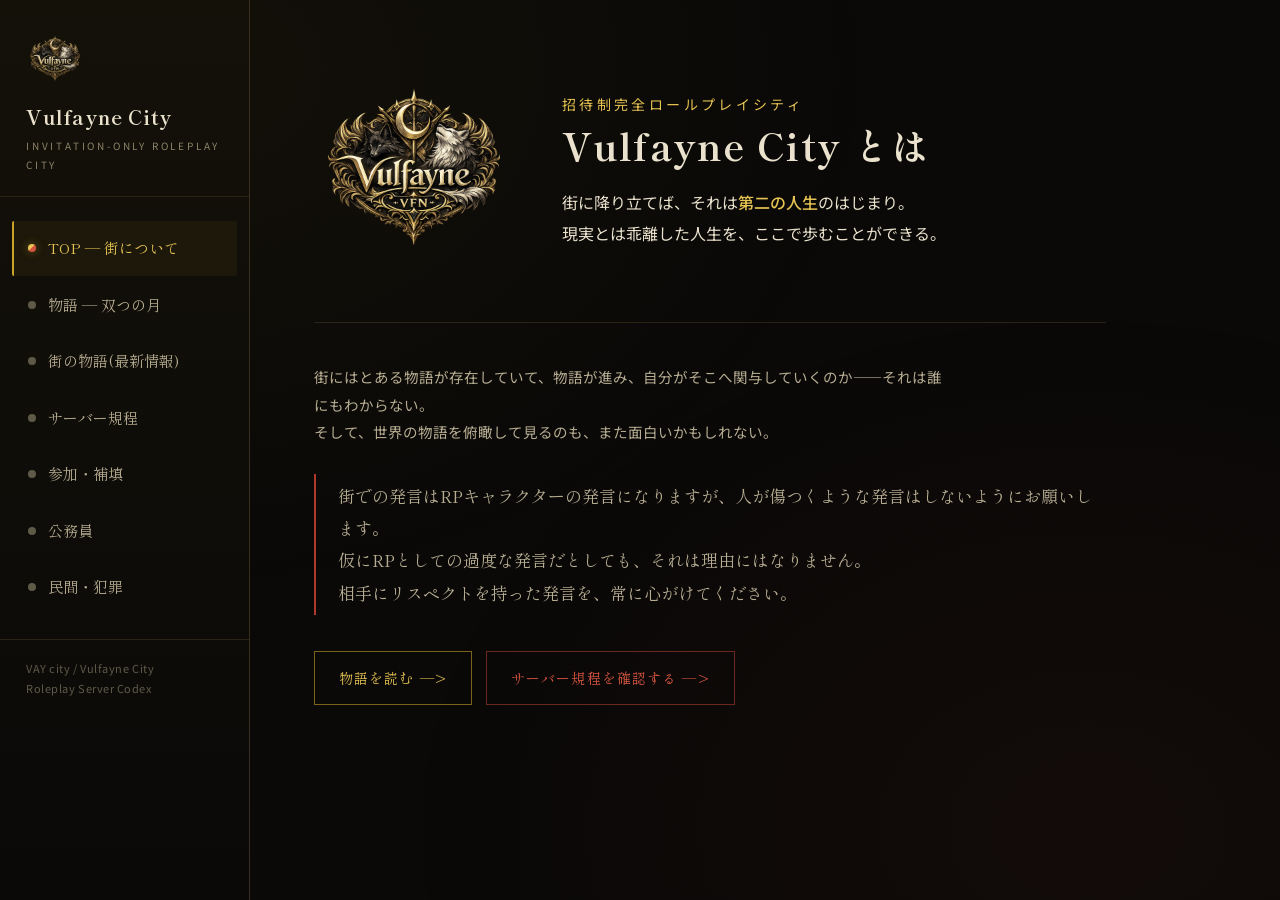
==== index.html @ 6493cbf8 "Update index.html" ====
<!DOCTYPE html>
<html lang="ja">
<head>
<meta charset="UTF-8">
<meta name="viewport" content="width=device-width, initial-scale=1.0">
<title>Vulfayne City ― 双つの月が照らす街</title>
<link rel="preconnect" href="https://fonts.googleapis.com">
<link rel="preconnect" href="https://fonts.gstatic.com" crossorigin>
<link href="https://fonts.googleapis.com/css2?family=Shippori+Mincho:wght@500;700;800&family=Noto+Sans+JP:wght@300;400;500;700&display=swap" rel="stylesheet">
<style>
  :root{
    --ink:#0a0908;
    --ink-2:#141109;
    --ink-3:#1c1810;
    --line:#3a2f1e;
    --line-soft:#2a2417;
    --gold:#c9a227;
    --gold-bright:#e6c352;
    --gold-dim:#7a641c;
    --vermillion:#ad3a2b;
    --vermillion-bright:#d5543f;
    --blue:#4b6a8a;
    --blue-bright:#6f93b6;
    --paper:#eae2cd;
    --paper-dim:#b7ad92;
    --muted:#8c8368;
    --muted-2:#5f5a48;
  }
  *{box-sizing:border-box;}
  html{scroll-behavior:smooth;}
  body{
    margin:0;
    background:var(--ink);
    color:var(--paper);
    font-family:'Noto Sans JP',sans-serif;
    font-weight:400;
    line-height:1.9;
    -webkit-font-smoothing:antialiased;
  }
  ::selection{background:var(--gold-dim);color:var(--ink);}
  h1,h2,h3,h4{
    font-family:'Shippori Mincho',serif;
    color:var(--paper);
    margin:0 0 .6em;
    letter-spacing:.03em;
  }
  a{color:var(--gold-bright);}
  .label{
    font-size:11px;
    letter-spacing:.32em;
    color:var(--muted);
    font-weight:500;
  }

  /* ---------- background texture ---------- */
  body::before{
    content:"";
    position:fixed;inset:0;
    background-image:
      radial-gradient(ellipse at 15% 8%, rgba(201,162,39,0.05), transparent 45%),
      radial-gradient(ellipse at 85% 92%, rgba(173,58,43,0.05), transparent 45%);
    pointer-events:none;
    z-index:0;
  }

  /* ---------- layout shell ---------- */
  .shell{
    display:flex;
    min-height:100vh;
    position:relative;
    z-index:1;
  }

  /* ---------- sidebar ---------- */
  .sidebar{
    width:250px;
    flex-shrink:0;
    background:linear-gradient(180deg,var(--ink-2),var(--ink));
    border-right:1px solid var(--line);
    padding:32px 0 24px;
    position:sticky;
    top:0;
    height:100vh;
    overflow-y:auto;
  }
  .brand{
    padding:0 26px 22px;
    border-bottom:1px solid var(--line-soft);
    margin-bottom:10px;
  }
  .logo-mark{
    background-image:url("[data-uri]");
    background-size:contain;
    background-repeat:no-repeat;
    background-position:center;
    display:inline-block;
    flex-shrink:0;
  }
  .brand .moon{width:58px;height:58px;display:block;margin-bottom:14px;}
  .brand h1{
    font-size:20px;
    line-height:1.3;
    margin:0;
  }
  .brand .en{
    display:block;
    font-family:'Noto Sans JP',sans-serif;
    font-size:10px;
    letter-spacing:.28em;
    color:var(--muted);
    margin-top:6px;
  }
  nav.tabs{
    display:flex;
    flex-direction:column;
    padding:14px 12px;
    gap:2px;
  }
  nav.tabs button{
    all:unset;
    cursor:pointer;
    display:flex;
    align-items:center;
    gap:12px;
    padding:13px 14px;
    color:var(--paper-dim);
    font-family:'Shippori Mincho',serif;
    font-size:15px;
    border-radius:2px;
    border-left:2px solid transparent;
    transition:background .2s ease, color .2s ease, border-color .2s ease;
  }
  nav.tabs button .dot{
    width:8px;height:8px;border-radius:50%;
    background:var(--muted-2);
    flex-shrink:0;
    transition:background .2s ease, box-shadow .2s ease;
  }
  nav.tabs button:hover{
    color:var(--paper);
    background:rgba(255,255,255,0.02);
  }
  nav.tabs button.active{
    color:var(--gold-bright);
    background:rgba(201,162,39,0.06);
    border-left-color:var(--gold);
  }
  nav.tabs button.active .dot{
    background:linear-gradient(135deg,var(--gold-bright) 50%, var(--vermillion-bright) 50%);
    box-shadow:0 0 8px rgba(201,162,39,0.5);
  }
  .sidebar-foot{
    padding:18px 26px 0;
    margin-top:10px;
    border-top:1px solid var(--line-soft);
  }
  .sidebar-foot p{
    font-size:11px;
    color:var(--muted-2);
    letter-spacing:.05em;
    margin:0;
  }

  /* ---------- mobile tab bar ---------- */
  .mobile-tabbar{display:none;}

  /* ---------- main content ---------- */
  main{
    flex:1;
    min-width:0;
    padding:56px 64px 120px;
    max-width:920px;
  }
  .panel{display:none;animation:fadein .4s ease;}
  .panel.active{display:block;}
  @keyframes fadein{from{opacity:0;transform:translateY(6px);}to{opacity:1;transform:translateY(0);}}

  .eyebrow{
    display:flex;align-items:center;justify-content:space-between;gap:12px;
    padding-bottom:14px;
    border-bottom:1px solid var(--line-soft);
    margin-bottom:18px;
  }
  .eyebrow .crack-dot{
    width:14px;height:14px;flex-shrink:0;
  }
  .eyebrow .logo-tag{width:30px;height:30px;opacity:.9;}
  .panel-title{font-size:34px;margin-bottom:6px;}
  .panel-sub{color:var(--muted);font-size:13px;letter-spacing:.06em;margin-bottom:48px;}

  /* ---------- hero (TOP) ---------- */
  .hero{
    display:flex;
    align-items:center;
    gap:48px;
    padding:20px 0 46px;
    border-bottom:1px solid var(--line-soft);
    margin-bottom:40px;
  }
  .hero-moon{width:200px;height:200px;flex-shrink:0;}
  .hero h2{
    font-size:38px;
    line-height:1.4;
    margin-bottom:14px;
  }
  .hero .tagline{
    color:var(--gold-bright);
    font-size:14px;
    letter-spacing:.24em;
    margin-bottom:0;
  }
  .lede{
    font-size:16px;
    color:var(--paper);
    max-width:640px;
  }
  .lede strong{color:var(--gold-bright);font-weight:500;}

  .quote-block{
    border-left:2px solid var(--vermillion);
    padding:6px 0 6px 22px;
    margin:28px 0;
    color:var(--paper-dim);
    font-family:'Shippori Mincho',serif;
    font-size:17px;
  }

  .cta-row{display:flex;gap:14px;margin-top:36px;flex-wrap:wrap;}
  .cta{
    all:unset;cursor:pointer;
    padding:13px 24px;
    border:1px solid var(--gold-dim);
    color:var(--gold-bright);
    font-family:'Shippori Mincho',serif;
    font-size:14px;
    letter-spacing:.08em;
    transition:background .2s ease,border-color .2s ease;
  }
  .cta:hover{background:rgba(201,162,39,0.08);border-color:var(--gold);}
  .cta.alt{border-color:var(--vermillion-dim, #6a281f);color:var(--vermillion-bright);}
  .cta.alt:hover{background:rgba(173,58,43,0.08);}

  /* ---------- generic content blocks ---------- */
  section.block{margin-bottom:44px;}
  .block h3{
    font-size:21px;
    display:flex;align-items:baseline;gap:10px;
    padding-bottom:10px;
    border-bottom:1px solid var(--line-soft);
    margin-bottom:16px;
  }
  .block h3 .num{color:var(--gold);font-size:14px;font-family:'Noto Sans JP',sans-serif;letter-spacing:.1em;}
  .block h4{font-size:16px;color:var(--gold-bright);margin:20px 0 8px;}
  .block p{margin:0 0 12px;color:var(--paper-dim);font-size:14.5px;}
  .block ul,.block ol{margin:0 0 14px;padding-left:22px;color:var(--paper-dim);font-size:14.5px;}
  .block li{margin-bottom:7px;}
  .block li::marker{color:var(--gold-dim);}

  .video-embed{
    position:relative;
    width:100%;
    padding-top:56.25%;
    background:var(--ink-2);
    border:1px solid var(--line);
    margin:22px 0;
    overflow:hidden;
  }
  .video-embed iframe{
    position:absolute;
    inset:0;
    width:100%;
    height:100%;
    border:0;
  }

  .notice{
    border:1px solid var(--vermillion-dim, #6a281f);
    background:rgba(173,58,43,0.06);
    padding:20px 22px;
    margin-bottom:28px;
    font-size:14px;
    color:var(--paper);
  }
  .notice strong{color:var(--vermillion-bright);}
  .notice p{color:var(--paper);margin-bottom:8px;}
  .notice p:last-child{margin-bottom:0;}

  .card-grid{
    display:grid;
    grid-template-columns:repeat(auto-fit,minmax(210px,1fr));
    gap:16px;
    margin:20px 0 30px;
  }
  .char-card{
    border:1px solid var(--line);
    background:var(--ink-2);
    padding:20px;
  }
  .char-card .role{font-size:11px;letter-spacing:.2em;color:var(--muted);margin-bottom:8px;display:block;}
  .char-card h4{margin:0 0 6px;font-size:19px;color:var(--paper);}
  .char-card .kana{font-size:12px;color:var(--gold-dim);margin-bottom:10px;display:block;}
  .char-card p{font-size:13.5px;color:var(--paper-dim);margin:0;}
  .char-card.shadow{border-color:var(--vermillion-dim,#6a281f);}
  .char-card.shadow .kana{color:var(--vermillion-bright);}

  .status-cards{display:grid;grid-template-columns:1fr 1fr;gap:16px;margin:18px 0 28px;}
  .status-card{border:1px solid var(--line);padding:18px 20px;background:var(--ink-2);}
  .status-card.white{border-left:3px solid var(--blue);}
  .status-card.black{border-left:3px solid var(--vermillion);}
  .status-card h4{margin:0 0 8px;font-size:16px;}
  .status-card.white h4{color:var(--blue-bright);}
  .status-card.black h4{color:var(--vermillion-bright);}
  .status-card p{margin:0;font-size:13.5px;color:var(--paper-dim);}

  table{
    width:100%;
    border-collapse:collapse;
    margin:18px 0 28px;
    font-size:13px;
  }
  th,td{
    border:1px solid var(--line);
    padding:10px 12px;
    text-align:center;
    color:var(--paper-dim);
  }
  th{
    background:var(--ink-3);
    color:var(--gold-bright);
    font-weight:500;
    font-family:'Shippori Mincho',serif;
    letter-spacing:.03em;
  }
  td strong{color:var(--paper);}

  .flow{
    display:flex;
    flex-direction:column;
    gap:0;
    margin:20px 0 30px;
  }
  .flow-step{
    display:flex;gap:16px;align-items:flex-start;
    padding:14px 0;
  }
  .flow-step .idx{
    width:26px;height:26px;flex-shrink:0;
    border:1px solid var(--gold-dim);
    color:var(--gold-bright);
    display:flex;align-items:center;justify-content:center;
    font-size:12px;font-family:'Shippori Mincho',serif;
  }
  .flow-step p{margin:0;font-size:14px;color:var(--paper-dim);}
  .flow-divider{
    width:1px;height:16px;background:var(--line);
    margin-left:13px;
  }

  /* accordion (details/summary) */
  details.acc{
    border:1px solid var(--line);
    margin-bottom:10px;
    background:var(--ink-2);
  }
  details.acc[open]{background:var(--ink-3);}
  details.acc summary{
    cursor:pointer;
    list-style:none;
    padding:16px 20px;
    display:flex;
    align-items:center;
    justify-content:space-between;
    font-family:'Shippori Mincho',serif;
    font-size:16px;
    color:var(--paper);
  }
  details.acc summary::-webkit-details-marker{display:none;}
  details.acc summary .tag{font-size:10px;letter-spacing:.2em;color:var(--muted);font-family:'Noto Sans JP',sans-serif;margin-right:12px;}
  details.acc summary .chev{
    color:var(--gold);
    transition:transform .2s ease;
    font-size:13px;
  }
  details.acc[open] summary .chev{transform:rotate(90deg);}
  details.acc .acc-body{
    padding:0 22px 22px;
    border-top:1px solid var(--line-soft);
  }
  details.acc .acc-body p,details.acc .acc-body li{font-size:13.5px;}

  .accent-blue summary .tag{color:var(--blue-bright);}
  .accent-vermillion summary .tag{color:var(--vermillion-bright);}
  .accent-gold summary .tag{color:var(--gold-bright);}

  .badge-soon{
    display:inline-block;
    font-size:10px;
    letter-spacing:.15em;
    border:1px solid var(--muted-2);
    color:var(--muted);
    padding:3px 10px;
  }

  .divider-moon{
    display:flex;align-items:center;gap:16px;
    margin:40px 0;
    color:var(--muted-2);
  }
  .divider-moon .line{flex:1;height:1px;background:var(--line-soft);}
  .divider-moon svg{width:20px;height:20px;flex-shrink:0;}
  .divider-moon .logo-mark{width:34px;height:34px;flex-shrink:0;}

  footer.site-foot{
    border-top:1px solid var(--line-soft);
    margin-top:60px;
    padding-top:24px;
    color:var(--muted-2);
    font-size:11.5px;
    letter-spacing:.05em;
  }

  /* ---------- responsive ---------- */
  @media (max-width: 880px){
    .shell{flex-direction:column;}
    .sidebar{display:none;}
    .mobile-tabbar{
      display:flex;
      overflow-x:auto;
      gap:2px;
      position:sticky;top:0;z-index:10;
      background:var(--ink-2);
      border-bottom:1px solid var(--line);
      padding:10px 10px;
    }
    .mobile-tabbar button{
      all:unset;cursor:pointer;flex-shrink:0;
      padding:9px 16px;
      font-family:'Shippori Mincho',serif;
      font-size:13.5px;
      color:var(--paper-dim);
      border-bottom:2px solid transparent;
      white-space:nowrap;
    }
    .mobile-tabbar button.active{color:var(--gold-bright);border-bottom-color:var(--gold);}
    main{padding:36px 22px 90px;}
    .hero{flex-direction:column;text-align:left;gap:24px;}
    .hero-moon{width:120px;height:120px;}
    .hero h2{font-size:28px;}
    .status-cards{grid-template-columns:1fr;}
    table{font-size:11.5px;}
    th,td{padding:8px 6px;}
  }
</style>
</head>
<body>

<div class="mobile-tabbar" id="mobileTabbar"></div>

<div class="shell">
  <aside class="sidebar">
    <div class="brand">
      <div class="moon logo-mark" role="img" aria-label="Vulfayne City logo"></div>
      <h1>Vulfayne City</h1>
      <span class="en">INVITATION-ONLY ROLEPLAY CITY</span>
    </div>
    <nav class="tabs" id="tabNav">
      <button data-target="top" class="active"><span class="dot"></span>TOP ― 街について</button>
      <button data-target="story"><span class="dot"></span>物語 ― 双つの月</button>
      <button data-target="latest"><span class="dot"></span>街の物語(最新情報)</button>
      <button data-target="rules"><span class="dot"></span>サーバー規程</button>
      <button data-target="entry"><span class="dot"></span>参加・補填</button>
      <button data-target="civil"><span class="dot"></span>公務員</button>
      <button data-target="crime"><span class="dot"></span>民間・犯罪</button>
    </nav>
    <div class="sidebar-foot">
      <p>VAY city / Vulfayne City<br>Roleplay Server Codex</p>
    </div>
  </aside>

  <main>

    <!-- ============ TOP ============ -->
    <section class="panel active" id="panel-top">
      <div class="hero">
        <div class="hero-moon logo-mark" role="img" aria-label="Vulfayne City logo"></div>
        <div>
          <span class="tagline">招待制完全ロールプレイシティ</span>
          <h2>Vulfayne City とは</h2>
          <p class="lede">
            街に降り立てば、それは<strong>第二の人生</strong>のはじまり。<br>
            現実とは乖離した人生を、ここで歩むことができる。
          </p>
        </div>
      </div>

      <section class="block">
        <p class="lede">
          街にはとある物語が存在していて、物語が進み、自分がそこへ関与していくのか――それは誰にもわからない。<br>
          そして、世界の物語を俯瞰して見るのも、また面白いかもしれない。
        </p>

        <div class="quote-block">
          街での発言はRPキャラクターの発言になりますが、人が傷つくような発言はしないようにお願いします。<br>
          仮にRPとしての過度な発言だとしても、それは理由にはなりません。<br>
          相手にリスペクトを持った発言を、常に心がけてください。
        </div>

        <div class="cta-row">
          <button class="cta" data-goto="story">物語を読む ―&gt;</button>
          <button class="cta alt" data-goto="rules">サーバー規程を確認する ―&gt;</button>
        </div>
      </section>
    </section>

    <!-- ============ STORY ============ -->
    <section class="panel" id="panel-story">
      <div class="eyebrow"><span class="label">CHRONICLE</span><div class="logo-tag logo-mark" role="img" aria-label="Vulfayne City logo"></div></div>
      <h2 class="panel-title">双つの月が割れる時</h2>
      <p class="panel-sub">真神一族と黒影一族 ― Vulfayne City 誕生物語</p>

      <section class="block">
        <h3><span class="num">序章</span></h3>
        <p>古より、世界は二つの力によって均衡を保っていた。</p>
        <p>「真（まこと）の光」を司る《真神（まがみ）一族》――大口真神の血を継ぐ狼の守護者。<br>
        「影の理（ことわり）」を操る《黒影（こくえい）一族》――黒狐の血を継ぐ影の使い手。</p>
        <p>光と影は対立するものではなく、本来は一つの円環を成す存在だった。<br>
        だが千年前、ある“禁忌”が破られたことで、二つの一族は永遠の争いへと堕ちていく。</p>
      </section>

      <section class="block">
        <h3><span class="num">第一章</span>月割れの夜</h3>
        <p>千年前、真神一族の巫女・<strong style="color:var(--paper)">白妙（しろたえ）</strong>は、黒影一族の若き長・<strong style="color:var(--paper)">朧（おぼろ）</strong>と密かに恋に落ちた。</p>
        <p>本来交わってはならぬ光と影の血。しかし二人は、世界の均衡を保つための“第三の力”を生み出せると信じていた。</p>
        <p>だが、真神の長老たちはそれを「世界の秩序を乱す災い」と断じ、黒影の一族は「光に魂を奪われる裏切り」と叫んだ。</p>
        <p>二人が逃げようとした夜――満月が突然、真っ二つに割れた。それは、光と影の均衡が崩れた兆しだった。</p>
        <p>白妙は捕らえられ、朧は深手を負い姿を消す。二つの一族は互いを“月割れの元凶”として憎み、千年にわたる争いが始まった。</p>
      </section>

      <section class="block">
        <h3><span class="num">第二章</span>千年後の継承者</h3>
        <p>時は流れ、現代。真神一族の末裔として生まれた三兄妹、そして黒影一族の末裔がここに揃う。</p>
        <div class="card-grid">
          <div class="char-card">
            <span class="role">長兄 ・ 光の前衛</span>
            <h4>牙琉（がる）</h4>
            <span class="kana">太刀を操る</span>
            <p>真神一族の長兄。「光の再興」を使命として育てられた。</p>
          </div>
          <div class="char-card">
            <span class="role">長女 ・ 月の巫女</span>
            <h4>叶月（かづき）</h4>
            <span class="kana">槍を操る</span>
            <p>真神一族の長女。同時に“影を憎め”とも教えられてきた。</p>
          </div>
          <div class="char-card">
            <span class="role">次男 ・ 風の戦士</span>
            <h4>隼士（しゅんじ）</h4>
            <span class="kana">双剣を操る</span>
            <p>真神一族の次男。三兄妹の中でも身軽な立ち回りを得意とする。</p>
          </div>
          <div class="char-card shadow">
            <span class="role">黒影一族 ・ 影の戦士</span>
            <h4>黒影ムノウ</h4>
            <span class="kana">剣斧を操る／“無の能よりし者”</span>
            <p>影を喰らい形を変える黒狐の直系。孤独に育ち、光を“魂を焼く毒”と信じていた。</p>
          </div>
        </div>
      </section>

      <section class="block">
        <h3><span class="num">第三章</span>再会と覚醒</h3>
        <p>ある夜、牙琉たち三兄妹とムノウは、“月割れの地”で邂逅する。</p>
        <div class="quote-block">牙琉「影の者……ここは光の領域だ」</div>
        <div class="quote-block">ムノウ「光こそ、影を縛る鎖だろう」</div>
        <p>互いに構えた瞬間、光と影が静かに共鳴する。</p>
        <div class="quote-block">叶月「……この響き、憎しみのものじゃない」</div>
        <div class="quote-block">隼士「影の技を……真似できる。なぜだ」</div>
        <div class="quote-block">ムノウ「お前たちの光……黒狐の気配が混じっている」</div>
        <p>三兄妹とムノウは気づく。千年前の禁忌は、融合を恐れた長老たちの作り話だった。光と影は本来、互いを補い合う存在だったのだ。</p>
      </section>

      <section class="block">
        <h3><span class="num">第四章</span>禁忌の真実</h3>
        <p>逃亡の中で彼らは知る。千年前に月を割ったのは、白妙でも朧でもなく――両一族の長老たちが恐れた“第三の力”そのものだった。</p>
        <p>光と影が完全に融合した時、世界は新たな理へと進化する。だが、古き力に縋る者たちはそれを拒み、融合を阻止するために月を割ったのだ。</p>
        <div class="quote-block">牙琉「なら、俺たちが終わらせる」</div>
        <div class="quote-block">ムノウ「光と影の争いを、今度こそ」</div>
      </section>

      <section class="block">
        <h3><span class="num">最終章</span>双つの月が戻る時</h3>
        <p>4人が手を取り合った瞬間、空に浮かぶ割れた月がゆっくりと繋がり始める。真神の光と黒影の闇が渦を巻き、世界は新たな均衡へと変わっていく。</p>
        <p>長老たちは恐れ、一族は混乱し、世界は揺れ動く。だが牙琉たちは迷わない。</p>
        <div class="quote-block">「光と影は、対立ではなく循環」<br>「俺たちが、その証明になる」</div>
        <p>そして――千年続いた争いは、静かに幕を閉じた。</p>
      </section>

      <div class="divider-moon">
        <div class="line"></div>
        <div class="logo-mark" role="img" aria-label="Vulfayne City logo"></div>
        <div class="line"></div>
      </div>

      <section class="block">
        <h3><span class="num">エピローグ</span>月影の下で</h3>
        <p>今の街は、かつての混乱が嘘のように静かだ。真神一族も黒影一族も、その名を知る者はもうほとんどいない。彼らがどこへ消えたのか、誰も語らない。ただ、街の人々は平穏を享受し、日々を生きている。</p>
        <p>そんな街を表立って支えているのが――<strong style="color:var(--gold-bright)">月詠一族（つくよみいちぞく）</strong>だ。行政にも顔を出し、街の治安維持にも協力し、表向きは“善き守り手”として知られている。だが、彼らの本質を知る者はいない。</p>
        <p>夜になると、月詠の者たちは街の裏路地へと姿を消す。誰も知らない場所で、誰も知らない目的のために動いている。その影は、街の理をそっと書き換えているようにも見えた。だが、それを証明できる者はいない。月が満ちる夜、街の空気がわずかに変わる――ただそれだけだ。</p>
        <p>一方で、街にはもうひとつの噂がある。かつてこの地を救った四人の英雄――牙琉、叶月、隼士、ムノウ。彼らは死んだわけではない。ただ、姿を消しただけだ。</p>
        <p>誰かが夜道で、銀の髪をなびかせる影を見たと言う。別の誰かは、屋根の上を跳ぶ小さな影を見たと言う。また別の誰かは、赤い瞳が闇の奥からこちらを見ていたと語る。</p>
        <p>それが本当に彼らなのか、確かめる術はない。だが、街が大きく揺らぐその瞬間――英雄たちはどこかで、静かに見守っているのかもしれない。</p>
        <p>月が割れた夜の真実は、今も闇の中だ。だが、双つの月が照らす街には、確かに“誰か”の気配がある。</p>
        <p style="color:var(--gold-bright);font-family:'Shippori Mincho',serif;font-size:16px;">それが、希望なのか、警告なのか。答えを知るのは、月だけだ。</p>
      </section>
    </section>

    <!-- ============ LATEST STORY VIDEOS ============ -->
    <section class="panel" id="panel-latest">
      <div class="eyebrow"><span class="label">LATEST UPDATES</span><div class="logo-tag logo-mark" role="img" aria-label="Vulfayne City logo"></div></div>
      <h2 class="panel-title">街の物語(最新情報)</h2>
      <p class="panel-sub">Vulfayne City 公式YouTubeチャンネル ― <a href="https://youtube.com/@vulfayne-city" target="_blank" rel="noopener">youtube.com/@vulfayne-city</a></p>

      <section class="block">
        <div class="video-embed">
          <iframe
            src="https://www.youtube.com/embed/videoseries?list=UU6CFtOYFHp6Se2M92ml6Jbg"
            title="Vulfayne City 公式YouTubeチャンネル ― 最新動画"
            frameborder="0"
            allow="accelerometer; autoplay; clipboard-write; encrypted-media; gyroscope; picture-in-picture; web-share"
            allowfullscreen
            loading="lazy">
          </iframe>
        </div>
      </section>
    </section>

    <!-- ============ RULES ============ -->
    <section class="panel" id="panel-rules">
      <div class="eyebrow"><span class="label">REGULATIONS</span><div class="logo-tag logo-mark" role="img" aria-label="Vulfayne City logo"></div></div>
      <h2 class="panel-title">サーバー規程</h2>
      <p class="panel-sub">VAY city / Vulfayne City へ参加する前に、必ず全てのルールに目を通してください</p>

      <div class="notice">
        <p><strong>「知らなかった」は通用しません。</strong>全てのルールを把握・同意したうえで、街に降り立ってください。</p>
        <p>全てのルールを確認していない状態での街への参加は、原則禁止とします。</p>
        <p>運営から<strong>警告</strong>を受けた場合、1回目は<strong>期限付きBan</strong>、2回目で<strong>永久Ban</strong>となります。度が過ぎる行動や悪質な場合は、警告なしの永久Banまたは期限付きBanとなることがあります。</p>
      </div>

      <div id="rules-static">
      <section class="block">
        <h3><span class="num">01</span>処罰の基本方針</h3>
        <ul>
          <li>ルール違反等の行為に対する処罰は、運営のみが下します。</li>
          <li>処罰の判断は運営のみが行い、内容は一切開示いたしません。</li>
          <li>処罰は提示された証拠・証言、および運営の所持する証拠等で判断します。</li>
          <li>提示された証拠・証言、所持する証拠等をユーザーへ開示することはありません。それに伴うBAN理由等の開示も、違反者通知に記載したもの以外を個別に行うことはありません。</li>
        </ul>
      </section>

      <section class="block">
        <h3><span class="num">02</span>違反行為</h3>
        <ul>
          <li>暴言、ヘイトスピーチ、セクハラ、人種差別発言など、他人が不快になる発言行為</li>
          <li>SNS等でVAY cityに対する不適切な発言行為</li>
          <li>VAY city運営を妨げる行為</li>
          <li>VAY cityに関連する各所での荒らし行為やスパムチャットなどの行為</li>
          <li>Cheatはもちろん、グラフィック系MOD・Citizen・ReShade・軽量化MOD等の使用は全面禁止<br>
            <span style="font-size:12.5px;color:var(--muted)">※RPサーバーの為、見え方や優位性に影響のあるものは禁止としますが、多くのMODから確認し許可を出すのは難しい為、全て禁止です。</span>
          </li>
        </ul>
        <p style="font-size:13px;color:var(--muted)">運営も人間です。個人的な事情や生活があります。対応等に時間がかかる場合もありますが、ご理解をお願いします。</p>
      </section>

      <section class="block">
        <h3><span class="num">03</span>荒らし行為への対応</h3>
        <ul>
          <li>荒らし行為やルール違反をしている人を見つけた場合、必ず運営に伝えてください。</li>
          <li>VAY cityでの荒らし行為やルール違反が見受けられた場合、運営から処罰を行います。</li>
          <li>荒らし行為への加担が見られた時点で、Ban対象となります。</li>
        </ul>
      </section>

      <section class="block">
        <h3><span class="num">04</span>再起動時間</h3>
        <p style="font-size:20px;color:var(--gold-bright);font-family:'Shippori Mincho',serif;">0:00 ／ 6:00 ／ 12:00 ／ 18:00</p>
        <p>この時間は強制瞑想（再起動）の時間になります。</p>
      </section>

      <section class="block">
        <h3><span class="num">05</span>配信について</h3>
        <p>配信については自由に行っていただいて構いませんが、ゴースティング行為や、街で得た情報ではなく配信を見て得た情報をRPに持ち出すことは禁止します。</p>
      </section>

      <section class="block">
        <h3><span class="num">06</span>パトロン・支援について</h3>
        <p>パトロンや支援に関しては、基本的に行わない予定です。会社やギャング等の設立費用は、ゲーム内マネーかブラックマネー（GM or BM）でいただきます。</p>
      </section>

      <section class="block">
        <h3><span class="num">07</span>基本ルール</h3>
        <ul>
          <li>街で出会った方は、原則街の中の住民です。当人の許可なく個人情報を特定することや、SNS等でDMを送る行為は禁止です。必ず当人の許可を取ってから行ってください。</li>
          <li>「ロールプレイ（RP）」を行う際は、「自分が今後どのような生活を送り、どんな影響を周りに与えていくのか」を考えたうえで、すべてのプレイヤーがRPをしていることを前提に行動してください。VAY cityは完全なRPサーバーとして動いています。</li>
          <li>トラブル回避の為、ボディカメラをつけることをおすすめします。</li>
          <li>アイテムが消失してしまった際は、録画を提出することで補填が可能です。</li>
          <li>VAY cityは日本語を主言語にしています。円滑なコミュニケーションと、認識の違いによる誤解を無くすため、日本語での会話が難しい方のご参加は面談を行い合否を出します。</li>
          <li>街で生活する住人は、自分の行動に責任を持ち、相手を尊重するようにしてください。</li>
          <li>運営への虚偽の報告等、自分を有利にする発言はおやめください。公平な判断の疎外となりますので、運営預かりになった時点でRPをやめて正確な報告をし、運営へ協力して問題解決のお手伝いをお願いします。</li>
          <li>ルールの穴をつく行為は禁止です。ルールに記載されていないからと、何をしてもいいわけではありません。</li>
          <li>グレーゾーンかなと思ったことは、運営へ連絡をお願いします。協議の上決定していきます。</li>
          <li>街の経済状況やルールは、街の発展に応じて変更・更新される場合があります（アナウンスをした時点から適用されます）。</li>
          <li>街の中で問題が発生したら、RPで解決できるものはRPで対処すること。RPで対処が難しい場合は、運営に連絡をしてください。</li>
        </ul>
      </section>

      <section class="block">
        <h3><span class="num">08</span>市民の基準</h3>
        <div class="status-cards">
          <div class="status-card white">
            <h4>白市民</h4>
            <p>犯罪歴がない市民（公務員等）</p>
          </div>
          <div class="status-card black">
            <h4>黒市民</h4>
            <p>犯罪歴がある市民（ギャング、半グレ、闇医者、闇メカニック）</p>
          </div>
        </div>
      </section>

      <section class="block">
        <h3><span class="num">09</span>JOBについて</h3>
        <ul>
          <li>PD、EMS、白メカニック、ディーラーのJobは公務員とします。</li>
          <li>白市民は3つまでJobを取得できます。</li>
          <li>黒市民は、公務員とディーラー以外のJobを3つまで取得できます。</li>
          <li>※ギャングは1つのJobとしてカウントします。</li>
          <li>※メカニックとディーラーの兼業は禁止です。</li>
          <li>※公務員Jobの兼業は、メインJobが特定ランク以上になった場合に、サブJobの最低ランク（仕事に影響が出ない最低ランク）に就くことが可能です。</li>
          <li>※市役所で獲得できるJobはカウントされません。</li>
        </ul>
      </section>

      <section class="block">
        <h3><span class="num">10</span>キャラクター作成ルール</h3>
        <ul>
          <li>キャラクターは1人だけ作成できます（2キャラ目の解放は住民の参加状況で決定します）。</li>
          <li>モラルに欠けた名前、特殊文字の使用は禁止です。</li>
          <li>透明部分のある衣服や裸（セクハラに値する）は禁止です。</li>
          <li>キャラクター作成時のモデル変更は禁止です。</li>
          <li>体の一部を消す行為は禁止です。モデルの変更が確認された時点で警告を行います。</li>
          <li>モデル名：男性 <code>mp_m_freemode_01</code> ／ 女性 <code>mp_f_freemode_01</code></li>
        </ul>
      </section>

      <section class="block">
        <h3><span class="num">11</span>松葉杖のルール</h3>
        <ul>
          <li>松葉杖をついている状態での車両の運転行為は禁止です。</li>
          <li>松葉杖は、ダウン時から起きた際に一律2分です。</li>
          <li>PDの事件対応時のダウンは必ず病院か本署で行い、松葉杖はなしとします。</li>
        </ul>
      </section>
      </div>
      <div id="rules-dynamic" style="display:none;"></div>
      <p id="rules-updated-note" style="display:none;font-size:11.5px;color:var(--muted-2);margin-top:8px;"></p>
    </section>

    <!-- ============ ENTRY / COMPENSATION ============ -->
    <section class="panel" id="panel-entry">
      <div class="eyebrow"><span class="label">ENTRY & SUPPORT</span><div class="logo-tag logo-mark" role="img" aria-label="Vulfayne City logo"></div></div>
      <h2 class="panel-title">参加・補填について</h2>
      <p class="panel-sub">新規参加者の招待について ／ 補填対応について</p>

      <div id="entry-static">
      <section class="block">
        <h3><span class="num">A</span>新規参加者の招待について</h3>
        <p>招待制である為、参加者からの招待状がなければDiscordサーバーへ入ることが出来ません。</p>
        <h4>参加手順</h4>
        <div class="flow">
          <div class="flow-step"><span class="idx">1</span><p>既存参加者（以後：招待者）から運営にチケットを発行</p></div>
          <div class="flow-divider"></div>
          <div class="flow-step"><span class="idx">2</span><p>招待者からテンプレートに沿った内容を送信していただき、運営内で内容を確認</p></div>
          <div class="flow-divider"></div>
          <div class="flow-step"><span class="idx">3</span><p>確認が取れ次第、運営より招待コードを新規参加者あるいは招待者へ送信</p></div>
          <div class="flow-divider"></div>
          <div class="flow-step"><span class="idx">4</span><p>街への参加が可能に。初心者案内は招待者が行ってください</p></div>
        </div>
        <ul>
          <li>招待コードを使用すれば参加はできますが、運営の許可を得ずに他者へ送付することは禁止します。</li>
          <li>新規参加者が参加して3か月以内にBANに値するルール違反等をした場合、招待者にもペナルティが発生します（期間を設けた街への参加禁止、または内容によっては永久追放）。招待をする場合はご理解の上でお願いします。</li>
          <li>その代わり、招待者へは街から招待した人数によって特典をお渡しします（最大5名まで）。</li>
          <li>新規参加者が参加して初心者案内まで終了後、再度チケットの発行をお願いします。</li>
        </ul>
      </section>

      <section class="block">
        <h3><span class="num">B</span>補填対応について</h3>
        <p>歪みでの補填対応は可能ですが、必ずクリップを提出してください（音声等を編集・削除したものは不可）。</p>
        <p>アナウンスやバグ報告で通知されていない歪みやトラブルのみが対応になります。必ずアナウンスやバグ報告を確認しておくようにご協力をお願いします。手に入るものがランダムであった場合は、最低ラインの補填になりますのでご理解ください。</p>
        <p>ボディカメラを付けておくことをおすすめします。歪みによるものかの判断が出来ない場合、補填対応をお断りする場合もありますのでご了承ください。</p>
        <h4>補填証拠として必要なもの</h4>
        <ul>
          <li>以前のスクリーンショットやボディカメラ映像（1〜3日前くらいまで）※補填対象が分かるものを提出してください</li>
        </ul>
        <p style="color:var(--vermillion-bright)">提出が困難な場合は、補填対応は出来ません。</p>
      </section>
      </div>
      <div id="entry-dynamic" style="display:none;"></div>
      <p id="entry-updated-note" style="display:none;font-size:11.5px;color:var(--muted-2);margin-top:8px;"></p>
    </section>

    <!-- ============ CIVIL SERVANT ============ -->
    <section class="panel" id="panel-civil">
      <div class="eyebrow"><span class="label">CIVIL SERVANT ・ 白ジョブ</span><div class="logo-tag logo-mark" role="img" aria-label="Vulfayne City logo"></div></div>
      <h2 class="panel-title">公務員</h2>
      <p class="panel-sub">Civil Servant ― PD ／ EMS ／ 白メカニック ／ ディーラー</p>

      <div id="civil-static">

      <details class="acc accent-blue" open>
        <summary><span><span class="tag">OVERVIEW</span>公務員 概要</span><span class="chev">▶</span></summary>
        <div class="acc-body">
          <p>公務員とは完全白ジョブであり、就職中の汚職RPは行えません。</p>
          <ul>
            <li>辞職後3か月の間に犯罪を行い捕まると、汚職罪が適用されます。（白ジョブは給料や収入が多い為、上記の事項が追加されています）</li>
            <li>情報（黒市民が優位になるもの）についても、他言することを禁止します。（情報の売買は黒市民の間で行ってほしい為）</li>
            <li>2キャラ目を解放した際は、どちらかのキャラは必ずPD、EMSどちらかに就職すること。どちらのキャラでも公務員をすることは不可とします。</li>
            <li>※街の参加人数や動向に応じて解放されるので、アナウンスでお知らせします。</li>
          </ul>
          <h4>★スーパー公務員制度★</h4>
          <p>メイン公務員ジョブで、各公務員ルールに記載された特定のランクまで上がると解放される制度で、公務員ジョブの掛け持ちが許されます。その代わり、以下の条件があります。</p>
          <ul>
            <li>サブ公務員ジョブは、各公務員ルールに記載した特定のランク以上にはなれません（メインとサブ合わせて2つまで）。</li>
            <li>黒市民にはなれません。黒市民として過ごしたい場合は、2キャラ目を解放する等してください。</li>
          </ul>
        </div>
      </details>

      <details class="acc accent-blue">
        <summary><span><span class="tag">PD</span>Police Department ／ 警察</span><span class="chev">▶</span></summary>
        <div class="acc-body">
          <h4>PDとは</h4>
          <ul>
            <li>PDとしての職務を理解し、常に公正な判断のもと、職務を全うすることが求められます。</li>
            <li>PDは憲法を第一に理解し遵守する必要があります。住人の見本となることを忘れずに行動しましょう。与えられた権力や備品を用いて、市民または犯罪者の自由を奪うことは許されません。</li>
            <li>常に丁寧な言葉遣い、対応を心掛けましょう。</li>
            <li>わからないことがあったら上層部に必ず聞くこと。勝手な判断で行動しないように。</li>
          </ul>
          <h4>警察車両について</h4>
          <ul>
            <li>PD共同のライオット、及びPDヘリは、各犯罪に決められた台数のみ現場に出すことができます。</li>
            <li>ライオットは警部ランク（ランク4）から使用が許可されます。</li>
            <li>巡査部長ランク（ランク2）から個人車両の所有が許可されます。</li>
            <li>原則、白色の車両は使用できません。</li>
            <li>メインカラーもしくはサブカラーに必ず黒色の塗装をすること（どちらか面積が多い方。黒1色は不可）。</li>
          </ul>
          <h4>インパウンド料金（仮料金）</h4>
          <table>
            <tr><th>犯罪利用</th><th>放置車両</th><th>自走不可（水没・爆発）</th><th>自走不可（歪み）</th></tr>
            <tr><td><strong>¥500,000</strong><br>60分間使用不可</td><td><strong>¥250,000</strong><br>15分間使用不可</td><td><strong>¥50,000</strong><br>即時使用可能</td><td><strong>無料</strong><br>即時使用可能</td></tr>
          </table>
          <h4>銃器取り扱いについて</h4>
          <p>警察業務を遂行する場合にのみ使用することができ、私的利用は出来ません。また、退勤時は自身の警察車両もしくは個人ロッカーに警察支給品を保管し、退勤すること。</p>
          <p><strong>【共通条件】</strong></p>
          <ul>
            <li>事件対応時に犯人が武器を手に持った場合、制圧行為が許可されます。</li>
            <li>犯人の車両が横転や走行不可の状態に陥っても、15秒経過して降車や指示に従わない場合、制圧行為が許可されます。</li>
            <li>グレネードは、犯罪者側が使用してきた場合、もしくは犯罪通知から20分が経過した場合に使用できます。警察が先にグレネードを使用することは出来ません。</li>
          </ul>
          <h4>持ち物検査・押収物について</h4>
          <p>チェイスシーン中に犯罪者側の車両が15秒間身動きが取れない状態となった場合、押収可能となります。押収行為は、あくまで犯罪者から違法物を押収する行為です。押収機能を使用して物資を共有することや、押収品を使用することは禁止です。</p>
          <h4>PD退職について</h4>
          <p>PDを退職後3ヶ月以内に犯罪等の行動をすると、汚職罪に問われます。</p>
          <h4>押収品リスト</h4>
          <p style="color:var(--muted)">（準備中：詳細リストは運営資料にて別途更新予定）</p>
        </div>
      </details>

      <details class="acc accent-blue">
        <summary><span><span class="tag">EMS</span>Emergency Medical Services ／ 救急隊</span><span class="chev">▶</span></summary>
        <div class="acc-body">
          <h4>EMSとは</h4>
          <ul>
            <li>救急隊としての職務を理解し、常に公正な判断のもと、職務を全うすること。</li>
            <li>常に丁寧な言葉遣いや対応を心掛けましょう。市民の命を第一に行動しましょう。</li>
            <li>わからないことがあったら上層部に必ず聞くこと。勝手な判断で行動しない。</li>
          </ul>
          <h4>勤務中</h4>
          <ul>
            <li>救助活動の移動はEMS専用の車両、ヘリを使用する（サイレン＋赤色灯を使用し現場へ向かう）。私用で外出する際は自家用車を使用すること。</li>
            <li>勤務中はEMSと分かる白い服装を着用する（背中にParamedicの文字を付ける）。</li>
            <li>ダウン通知ではなく、救助依頼の通知が来てから現場へ向かう（※犯罪中の場合もあるため、通知場所を必ず確認する）。</li>
            <li>人質をする際は退勤すること（※出勤していると患者対応に支障が出る可能性があるため）。</li>
          </ul>
          <h4>現場介入</h4>
          <p>犯罪シーン中は、EMSが0名以下にならない限り参加が可能。ただし銃火器の使用はできず、意図的なプレイヤーキル行為も禁止とします。犯罪シーン後、蘇生に関しては警察に蘇生許可をとること。犯罪シーンでの蘇生は、警察との連携を密に行動すること。</p>
          <h4>費用</h4>
          <table>
            <tr><th>現場蘇生</th><td>その場で救助対応した場合に適応</td></tr>
            <tr><th>院内蘇生</th><td>病院内で救助対応した場合に適応</td></tr>
            <tr><th>現場治療</th><td>その場で怪我の治療対応をした場合に適応</td></tr>
            <tr><th>院内治療</th><td>病院内で怪我の治療対応をした場合に適応</td></tr>
            <tr><th>犯罪者蘇生</th><td>犯罪者を蘇生した場合に適応</td></tr>
            <tr><th>警察事件対応者対応</th><td>事件の当事者がダウンし、蘇生された場合に適応</td></tr>
          </table>
          <p style="font-size:12px;color:var(--muted)">※各項目の具体的な金額は運営アナウンスにて別途提示</p>
        </div>
      </details>

      <details class="acc accent-blue">
        <summary><span><span class="tag">MECHANIC</span>White Mechanic ／ 白メカニック</span><span class="chev">▶</span></summary>
        <div class="acc-body">
          <p>公務員ジョブである為、犯罪行為に準ずることに関与してはいけません（人質等は可能）。</p>
          <ul>
            <li>歪みによる対応を除いて、無償で修理やカスタムを行うことを禁止します。</li>
            <li>自分の車両については修理・外装カスタムは無償としますが、店舗によってルールを設けることは可能です。</li>
            <li>性能カスタムについては全店舗統一ルールとして、他者にしてもらう（請求のみ可）。</li>
            <li>基本的に出勤中は店舗で対応をします。出張修理は可能で、ファーム中の勤務も可能ですが、店舗から従業員が居なくなる場合は必ず告知をしてから出ること。</li>
            <li>開店時は必ず告知を行い扉の鍵を開ける。閉店時も、急用のない限り事前に告知をし鍵を閉める。</li>
          </ul>
          <p>メカニックオーナーになるには、街の直営メカニックに就職しランクを上げていただきます。仕事を覚えてランクが熟練整備士になることで、犯罪禁止の個人店を設立することが出来るようになります（最大合計4店舗）。</p>
          <h4>設立について（全てGM）</h4>
          <table>
            <tr><th>最低人数</th><td>3名</td></tr>
            <tr><th>最大人数</th><td>12名</td></tr>
            <tr><th>設立費用</th><td>4億</td></tr>
            <tr><th>MLO</th><td>2億（要相談）</td></tr>
            <tr><th>初期支援</th><td>1億（素材やアイテム等配布）</td></tr>
          </table>
          <p style="font-size:12.5px;color:var(--muted)">GMは指定口座への振込。認定後即日納。</p>
          <h4>申請テンプレート</h4>
          <p style="font-family:monospace;font-size:12.5px;background:var(--ink);padding:14px;border:1px solid var(--line);white-space:pre-line;">
&lt;オーナー&gt;
〇〇

&lt;従業員&gt;
〇〇、〇〇...

&lt;希望する店舗名&gt;
〇〇〇〇（日本名の場合、英字表記も）

&lt;従業員の制服&gt;
男性用、女性用を作成して画像を添付してください
          </p>
          <p>オーナー等メンバーについてはDiscord名も記載してください。上記のテンプレートをコピーして申請をしてください。※希望が必ず通るとは限りません。申請後に面接を行います。</p>
        </div>
      </details>

      <details class="acc accent-blue">
        <summary><span><span class="tag">DEALER</span>ディーラー（高級車・ヘリ）</span><span class="chev">▶</span></summary>
        <div class="acc-body">
          <span class="badge-soon">COMING SOON…</span>
        </div>
      </details>
      </div>
      <div id="civil-dynamic" style="display:none;"></div>
      <p id="civil-updated-note" style="display:none;font-size:11.5px;color:var(--muted-2);margin-top:8px;"></p>
    </section>

    <!-- ============ CIVILIAN / CRIME ============ -->
    <section class="panel" id="panel-crime">
      <div class="eyebrow"><span class="label">CIVILIAN JOBS & CRIME</span><div class="logo-tag logo-mark" role="img" aria-label="Vulfayne City logo"></div></div>
      <h2 class="panel-title">民間・犯罪</h2>
      <p class="panel-sub">有人JOB ／ 犯罪者 ／ ギャング ／ 犯罪ルール</p>

      <div id="crime-static">

      <details class="acc accent-gold" open>
        <summary><span><span class="tag">CIVILIAN</span>有人JOB 概要</span><span class="chev">▶</span></summary>
        <div class="acc-body">
          <p>公務員ではない為、犯罪が可能であり兼務も基本的には可能。犯罪者も働くことができます。メインルールは存在しますが、各店舗でルールが追記されます。</p>
        </div>
      </details>

      <details class="acc accent-gold">
        <summary><span><span class="tag">SHOP</span>飲食店① Food Shop</span><span class="chev">▶</span></summary>
        <div class="acc-body">
          <p>ストレス回復以外――空腹・水分のみ回復できる商品を販売できます（最大30%）。</p>
          <h4>設立について（費用は全てGM）</h4>
          <ul>
            <li>設立費用：2億（店舗込）／ 設立許可が降りたら指定口座に支払い</li>
            <li>初期商品は5つまで（追加は1種2000万）</li>
          </ul>
          <p style="font-family:monospace;font-size:12.5px;background:var(--ink);padding:14px;border:1px solid var(--line);white-space:pre-line;">
&lt;オーナー&gt;
〇〇

&lt;従業員&gt;
〇〇

&lt;希望する店舗名&gt;
〇〇〇〇（日本名の場合、英字表記も）

&lt;店舗のコンセプト&gt;
〇（他の店舗との比較まで具体的に）
          </p>
          <p>オーナー等メンバーについてはDiscord名も記載してください。上記のテンプレートをコピーして申請をしてください。飲食店の為、商品は食べ物・飲み物に限ります（商品の回復量は空腹・水分どちらか30%まで）。オーナーは白市民、または黒市民はギャング（ボス、アンダーボス）に限ります。</p>
        </div>
      </details>

      <details class="acc accent-gold">
        <summary><span><span class="tag">SHOP</span>飲食店② Joint Shop（ストレス回復店）</span><span class="chev">▶</span></summary>
        <div class="acc-body">
          <p>空腹・水分以外――ストレス回復の商品を販売できます（最大30%）。</p>
          <h4>設立について（費用は全てGM）</h4>
          <ul>
            <li>設立費用：2億（店舗込）／ 設立許可が降りたら指定口座に支払い</li>
            <li>初期商品は5つまで（追加は1種2000万）</li>
          </ul>
          <p>申請テンプレート・オーナー条件は飲食店①と同様です。オーナーは白市民、または黒市民はギャング（ボス、アンダーボス）に限ります。</p>
        </div>
      </details>

      <details class="acc accent-gold">
        <summary><span><span class="tag">DEALER</span>ディーラー（普通車・ボート）</span><span class="chev">▶</span></summary>
        <div class="acc-body"><span class="badge-soon">COMING SOON…</span></div>
      </details>

      <div class="divider-moon"><div class="line"></div><div class="logo-mark" role="img" aria-label="Vulfayne City logo"></div><div class="line"></div></div>

      <details class="acc accent-vermillion" open>
        <summary><span><span class="tag">CRIMINAL</span>犯罪者 概要</span><span class="chev">▶</span></summary>
        <div class="acc-body">
          <p>闇医者・闇メカニック・ギャングなど、黒市民として街の裏側で生きる者たちの領域です。以下、それぞれのルールを確認してください。</p>
        </div>
      </details>

      <details class="acc accent-vermillion">
        <summary><span><span class="tag">DARK</span>闇医者 Dark Doctor</span><span class="chev">▶</span></summary>
        <div class="acc-body">
          <p>医師免許を持たない医療従事者。ギャングへの所属は可能だが、各組織から1人まで。</p>
          <ul>
            <li>仲間だからといって割引を行うことは禁止です。</li>
            <li>医療道具はEMS以外が所持していると違法品になる為、押収対象となります。</li>
          </ul>
        </div>
      </details>

      <details class="acc accent-vermillion">
        <summary><span><span class="tag">DARK</span>闇メカニック Dark Mechanic</span><span class="chev">▶</span></summary>
        <div class="acc-body">
          <p>違法なメカニック。ギャングへの所属は可能で、修理と外装カスタムのみ行えますが、各組織から1人まで（BOSSから雇用主へ申請）。</p>
          <ul>
            <li>仲間だからといって割引を行うことは禁止です。</li>
            <li>免許を持たないメカニックの為、警察から修理をしているところを目視された場合や職質された時、メカニックツール・性能ツールは免許がないと違法品になる為、押収対象となります。</li>
            <li>支払い方法は全てBM（Black Money）を使用します。</li>
          </ul>
        </div>
      </details>

      <details class="acc accent-vermillion">
        <summary><span><span class="tag">GANG</span>ギャング</span><span class="chev">▶</span></summary>
        <div class="acc-body">
          <h4>設立について（全てBM）</h4>
          <table>
            <tr><th>最低人数</th><td>3名</td></tr>
            <tr><th>最大人数</th><td>8名（最高人数は街の参加人数によって増減有／警察の人数によっても変動）</td></tr>
            <tr><th>設立費用</th><td>6億（認定後即日納）</td></tr>
            <tr><th>アジト</th><td>MLO 2億 ／ ハウジング 1億（各1つまで、設立時にどちらか購入）</td></tr>
            <tr><th>ボス専用装甲車（1台のみ）</th><td>3億</td></tr>
            <tr><th>装甲車（2台まで）</th><td>1台目 5000万 ／ 2台目 2億</td></tr>
            <tr><th>黒の情報料</th><td>1億</td></tr>
          </table>
          <p style="font-size:12.5px;color:var(--muted)">上記は設立時のみの支払い（後払いは無し）。</p>
          <p><a href="https://docs.google.com/forms/d/e/1FAIpQLScYWhdL1sus94j2zn_wdD5e9yt_Iblh3jGsvh9r68CyPC_wjw/viewform?usp=publish-editor" target="_blank" rel="noopener">→ ギャング申請フォーム</a><br>上記のフォームから申請をしてください。※希望が必ず通るとは限りません。申請後にボス面接を行います。</p>

          <h4>基本ルール</h4>
          <ul>
            <li>RPを超えた暴言の禁止。ギャングRPだからといって全てが許されるわけではありません。過度な暴言や他の人を不快にさせる発言はお控えください。</li>
            <li>ROB行為は可能であるが、下記記載の可能アイテムのみ許されます（モラルを守るようにしてください／市民の車両トランクからのROB行為は禁止）。<br>
              <strong style="color:var(--paper)">ROB可能アイテム：</strong>BM、現金、武器、弾、犯罪道具、犯罪報酬、薬物</li>
            <li>犯罪を行う際はギャング服を着用すること（薬物は規制外）。車両はメイン・サブ両方ギャングカラーにRGBまで統一（パールのみ違っても可）。服装・車両については六法上で添付してわかるようにし、服装は男性と女性でテイストを似せる（5パターンまで）。</li>
            <li>RPの域を超えた行為の禁止。</li>
            <li>同じ組織内から人質を取る行為の禁止（傘下も禁止）。</li>
            <li>同じ組織内で大型犯罪以上を同時に起こす行為の禁止。</li>
            <li>ギャング企業は1店舗まで。</li>
            <li>島取り・横取り時にギャング同士での同盟行為は禁止。</li>
            <li>敵対ギャング構成員の拉致：拉致行為の制限時間は原則10分まで（ダウン体も含む）。</li>
            <li>犯罪ルールを守ること。</li>
          </ul>

          <h4>★解散条件</h4>
          <ul>
            <li>ギャングストライキポイントが3ポイント溜まった時点で即解散。</li>
            <li>ボスとアンダーボスを含め、構成員の人数が3人を下回った場合。</li>
            <li>ボスが解散申請を出した場合。</li>
            <li>構成員がルール違反をした場合、即解散になる場合があります。</li>
          </ul>

          <h4>★ストライキポイントについて</h4>
          <ul>
            <li>運営判断でポイントを付与します（街のルール違反や逸脱したモラル違反等を行った場合）。</li>
            <li>ポイントは運営の判断で減少する可能性があります。</li>
          </ul>

          <h4>★傭兵や合同について</h4>
          <ul>
            <li>大型強盗以上の犯罪でギャング同士の合同が可能。合同の際は、メインギャングのギャングカラーに統一（ギャング服、車両）。</li>
            <li>傭兵を雇う際はギャングの人数割合が多くなるようにする。服と車両をギャング側のカラーへ統一する。</li>
            <li>大型強盗、超大型強盗へ半グレを傭兵として雇う行為は禁止。</li>
          </ul>

          <h4>★抗争ルール</h4>
          <ul>
            <li>抗争中、一般人を巻き込まないようにすること。</li>
            <li>抗争については、撃ち合い等の場合、警察が介入する可能性を考えて行うこと。</li>
            <li>ROB行為は可能だが、ROBルールには従うこと。</li>
            <li>RPを重視とした抗争を行うこと。RPで解決ができそうになければ、チケットを発行すること。</li>
          </ul>

          <h4>★横取りについて</h4>
          <ul>
            <li>半グレによる横取り行為は禁止。</li>
            <li>ROB可能。各ギャング3名まで。ヘリコプターの使用は禁止。</li>
            <li>車は各ギャング3台まで。</li>
            <li>中型強盗以上の犯罪から横取り可能。</li>
            <li>ギャングカラーの車、服装の統一。</li>
          </ul>
        </div>
      </details>

      <details class="acc accent-vermillion">
        <summary><span><span class="tag">CRIME</span>犯罪ルール</span><span class="chev">▶</span></summary>
        <div class="acc-body">
          <h4>犯罪可能人数</h4>
          <table>
            <tr><th></th><th>必要PD人数</th><th>PD最高参加可能人数</th><th>犯罪者人数</th><th>ヘリコプター<br>（PD・犯罪者共通）</th><th>種類</th></tr>
            <tr><td><strong>小型犯罪</strong></td><td>0名</td><td>3名</td><td>無制限<br><span style="font-size:11px">麻薬精製は上限なし</span></td><td>なし</td><td>麻薬生成／軍事物資／ブースティング</td></tr>
            <tr><td><strong>小型強盗</strong></td><td>2名</td><td>3名</td><td>1〜2名<br><span style="font-size:11px">麻薬販売は上限なし</span></td><td>なし</td><td>コンビニ強盗／空き巣／麻薬販売</td></tr>
            <tr><td><strong>準中型強盗</strong></td><td>3名</td><td>5名</td><td>1〜4名</td><td>1台まで</td><td>フリーカ強盗／宝石店強盗</td></tr>
            <tr><td><strong>中型強盗</strong></td><td>4名</td><td>10名</td><td>1〜6名</td><td>制限なし</td><td>客船強盗／飛行機墜落</td></tr>
            <tr><td><strong>準大型強盗</strong></td><td>5名</td><td>12名</td><td>1〜8名</td><td>制限なし</td><td>アーティファクト強盗／ヒューマンラボ強盗／オイルリグ強盗／飛行場襲撃</td></tr>
            <tr><td><strong>大型強盗</strong></td><td>6名</td><td>14名</td><td>1〜10名</td><td>制限なし</td><td>ユニオン強盗／パシフィック強盗／パレト強盗</td></tr>
          </table>
          <p style="font-size:12.5px;color:var(--muted)">※小型強盗・準中型強盗では人質を取ることが可能。空き巣、麻薬販売は除外。<br>※犯罪中の車両は修理台の使用は可能。メカニックによる修理は不可（PD・犯罪者共通）。<br>※犯罪中の車両変更は可能だが、手錠のかけられる範囲では出来ないものとする。</p>

          <h4>人質解放条件</h4>
          <ul>
            <li>プレイヤーの場合：解放条件2つまで</li>
            <li>NPCの場合：解放条件1つまで</li>
          </ul>

          <h4>シーンについて</h4>
          <p>いかなる理由があろうと、シーンが止まることはありません。犯罪中に歪みが発生したり、アクシデントが発生してもシーンが止まることはないです。歪んでしまった場合、PDや運営には電話をせず、<strong style="color:var(--paper)">15分間犯罪現場から逃走しない</strong>か、<strong style="color:var(--paper)">PDの全滅</strong>もしくは<strong style="color:var(--paper)">即逃走</strong>するようにしてください。歪みでの補填は15分間犯罪現場から逃走しないか、PDの全滅時のみ可能ですが、必ずクリップを提出してください。即逃走の場合は補填はありません。</p>
          <p>シーンの終了は、PDによるアナウンスが流れた時点で終了となります。</p>

          <h4>犯罪禁止事項</h4>
          <ul>
            <li>服装を統一しない状態で犯罪をする行為（ギャングは特定服）</li>
            <li>サーバーの再起動15分前後に通知のいく全ての犯罪行為</li>
            <li>小型以下の犯罪時に即撃ちする行為（威嚇射撃、注意勧告後であれば可）</li>
            <li>シーンへの介入行為（個人医、ギャングは除く）</li>
            <li>防弾ヘルメットの使用</li>
            <li>乗り物に押収品をしまって利確をする行為</li>
            <li>シーン中に名前をキャラクターネーム以外の名前に変更する行為</li>
            <li>ROB行為（横取り時ギャングのみ可、可能アイテムはギャングルール記載）</li>
            <li>ジョブ専用車両の犯罪利用（ゴミ収集ジョブやタクシージョブ等で使用できる車両の犯罪利用の禁止）</li>
            <li>ゾンビアタック行為</li>
            <li>RPを超えた発言行為（脅迫や暴言、セクハラなど）</li>
            <li>RPを放棄する行為</li>
            <li>ダウン時にラジオや電話を使用する行為（※直接の会話行為は可能／Whisperのみ）</li>
            <li>シーン中にロードをする場所への逃走（リサイクルセンターやガレージの中に入る行為）</li>
            <li>小型強盗、準中型強盗でグレネードを使用する行為</li>
            <li>犯罪の受注を終えているのに犯罪を行わない行為</li>
            <li>犯罪の受注を取ってから20分以内に開始しない行為</li>
            <li>シーン中に声の範囲をSuper Shouting以上にする行為</li>
            <li>空き巣強盗でのハウス内での発砲行為</li>
            <li>同じ組織内で大型犯罪以上を同時に起こす行為（薬物、小型、中型を除く）</li>
            <li>ユニオンの金庫中から発砲をする行為（未実装／中で籠るような行為も禁止）</li>
            <li>全ての犯罪で、犯罪開始から15分以内にアジトや家に逃げ込む行為（※PDに追われている場合は逃走から5分経てば逃げ込み可）</li>
            <li>小型・準中型強盗において、報酬をすべて回収せずに逃走する行為</li>
            <li>グレネードの使用について、中型以上の犯罪全てにおいて2個まで</li>
            <li>半グレによる大型強盗以上を受注する行為（傭兵は可、受注はギャングのみ）</li>
            <li>小型強盗で逃走車両を2台以上で犯罪をする行為</li>
            <li>野良沸きの公務員車両の窃盗行為</li>
            <li>白や白っぽい衣装、車両のカラーを白で犯罪をする行為の禁止（全ての犯罪を対象として禁止）</li>
            <li>サーバールールを守らない行為</li>
          </ul>

          <h4>襲撃の基準について</h4>
          <p>赤の領域内に発砲、または領域内で犯罪行為などを行った場合、襲撃とします。襲撃を行った場合、逮捕された全ての犯人が襲撃の罰金を科されます。</p>
          <p style="font-size:12.5px;color:var(--muted)">※対象エリアのマップは運営資料を別途参照してください。</p>

          <h4>その他のルール</h4>
          <ul>
            <li>指名手配中に犯罪者がアジトや家の中へ入る行為は可能。</li>
            <li>指名手配中の変装は可能（10分間は禁止）。</li>
            <li>薬物の精製所から出てくる犯人を目視した場合、または精製所の中にいた場合、花を採っているところを目視した場合、薬物売買を目視した場合、警察は声掛けをし、応じない場合は発砲可能とする（※目視していない場合も必ず声かけをします。声かけを無視した場合、発砲の可能性があります）。</li>
            <li>無人のヘリに対して発砲やヘリアタックは禁止（ヘリコプターの付近で戦う場合、ヘリコプターに被弾する可能性があるため注意）。</li>
          </ul>
        </div>
      </details>
      </div>
      <div id="crime-dynamic" style="display:none;"></div>
      <p id="crime-updated-note" style="display:none;font-size:11.5px;color:var(--muted-2);margin-top:8px;"></p>

      <footer class="site-foot">
        Vulfayne City ― Invitation-only Roleplay City ／ 本ページはVAY city運営資料をもとに構成されています。内容は街の発展に応じて更新される場合があります。
      </footer>
    </section>

  </main>
</div>

<script>
  const tabDefs = [
    {id:'top', label:'TOP'},
    {id:'story', label:'物語'},
    {id:'latest', label:'最新情報'},
    {id:'rules', label:'規程'},
    {id:'entry', label:'参加・補填'},
    {id:'civil', label:'公務員'},
    {id:'crime', label:'民間・犯罪'}
  ];

  const sideButtons = document.querySelectorAll('#tabNav button');
  const panels = document.querySelectorAll('.panel');
  const mobileBar = document.getElementById('mobileTabbar');

  // build mobile tab bar
  tabDefs.forEach(t=>{
    const b = document.createElement('button');
    b.textContent = t.label;
    b.dataset.target = t.id;
    if(t.id==='top') b.classList.add('active');
    mobileBar.appendChild(b);
  });

  function activate(target){
    panels.forEach(p=>p.classList.toggle('active', p.id === 'panel-'+target));
    sideButtons.forEach(b=>b.classList.toggle('active', b.dataset.target === target));
    mobileBar.querySelectorAll('button').forEach(b=>b.classList.toggle('active', b.dataset.target === target));
    window.scrollTo({top:0,behavior:'instant' in window ? 'instant' : 'auto'});
  }

  sideButtons.forEach(b=>b.addEventListener('click', ()=>activate(b.dataset.target)));
  mobileBar.addEventListener('click', (e)=>{
    const b = e.target.closest('button');
    if(b) activate(b.dataset.target);
  });
  document.querySelectorAll('[data-goto]').forEach(el=>{
    el.addEventListener('click', ()=>activate(el.dataset.goto));
  });

  /* =========================================================
     Googleドキュメント連携（サーバー規程／参加・補填）
     ---------------------------------------------------------
     下の GAS_WEB_APP_URL に、GASで発行したWebアプリのURLを
     貼り付けると、対象タブの内容がGoogleドキュメントの中身に
     応じて自動で書き換わるようになります。
     URLが未設定、または取得に失敗した場合は、このHTMLに直接
     書かれている内容（固定版）がそのまま表示されるので、
     サイトが壊れることはありません。
  ========================================================= */
  const GAS_WEB_APP_URL = "https://script.google.com/macros/s/AKfycbxyejxkQykhhpsMg_699rbG028KRvr-DURRB5UhC7KH8GX1bRC5KlYDt_R3UWTRyIBn/exec";

  // key: GASレスポンス内のキー名, static/dynamic: 対応するコンテナのid接頭辞, mode: 表示形式
  const DOC_SYNC_TARGETS = [
    { key: 'rules', prefix: 'rules', mode: 'flat' },
    { key: 'entry', prefix: 'entry', mode: 'flat' },
    { key: 'civil', prefix: 'civil', mode: 'accordion' },
    { key: 'crime', prefix: 'crime', mode: 'accordion' }
  ];

  async function loadDocSync(){
    if(!GAS_WEB_APP_URL || GAS_WEB_APP_URL.indexOf('PASTE_YOUR') !== -1) return;
    try{
      const res = await fetch(GAS_WEB_APP_URL, {cache:'no-store'});
      if(!res.ok) throw new Error('HTTP ' + res.status);
      const data = await res.json();
      if(data.error) throw new Error(data.message || 'unknown error');

      DOC_SYNC_TARGETS.forEach(function(target){
        const payload = data[target.key];
        const hasContent = payload && (
          (target.mode === 'flat' && payload.sections && payload.sections.length) ||
          (target.mode === 'accordion' && payload.groups && payload.groups.length)
        );
        if(!hasContent) return;

        if(target.mode === 'flat'){
          renderDocSections(payload.sections, target.prefix + '-dynamic');
        } else {
          renderDocGroups(payload.groups, target.prefix + '-dynamic');
        }

        document.getElementById(target.prefix + '-static').style.display = 'none';
        document.getElementById(target.prefix + '-dynamic').style.display = 'block';

        const note = document.getElementById(target.prefix + '-updated-note');
        if(note && data.updatedAt){
          const d = new Date(data.updatedAt);
          note.textContent = '最終更新: ' + d.toLocaleString('ja-JP');
          note.style.display = 'block';
        }
      });
    }catch(err){
      console.warn('ドキュメントの自動取得に失敗したため、固定内容を表示します:', err);
    }
  }

  function renderDocSections(sections, containerId){
    const root = document.getElementById(containerId);
    root.innerHTML = '';
    sections.forEach((sec, idx)=>{
      root.appendChild(buildDocBlock(sec, idx+1));
    });
  }

  function renderDocGroups(groups, containerId){
    const root = document.getElementById(containerId);
    root.innerHTML = '';
    groups.forEach((group, idx)=>{
      root.appendChild(buildDocAccordion(group, idx===0));
    });
  }

  function buildDocAccordion(group, openByDefault){
    const details = document.createElement('details');
    details.className = 'acc accent-gold';
    if(openByDefault) details.open = true;

    const summary = document.createElement('summary');
    const span = document.createElement('span');
    span.appendChild(document.createTextNode(normalizeDocText(group.title)));
    const chev = document.createElement('span');
    chev.className = 'chev';
    chev.textContent = '▶';
    summary.appendChild(span);
    summary.appendChild(chev);
    details.appendChild(summary);

    const body = document.createElement('div');
    body.className = 'acc-body';
    (group.sections || []).forEach(sec=>{
      if(sec.title){
        const h4 = document.createElement('h4');
        h4.textContent = normalizeDocText(sec.title);
        body.appendChild(h4);
      }
      (sec.content || []).forEach(item=> body.appendChild(buildDocNode(item)));
    });
    details.appendChild(body);

    return details;
  }

  function buildDocBlock(sec, num){
    const block = document.createElement('section');
    block.className = 'block';
    const h3 = document.createElement('h3');
    const numSpan = document.createElement('span');
    numSpan.className = 'num';
    numSpan.textContent = String(num).padStart(2,'0');
    h3.appendChild(numSpan);
    h3.appendChild(document.createTextNode(normalizeDocText(sec.title)));
    block.appendChild(h3);
    (sec.content || []).forEach(item=> block.appendChild(buildDocNode(item)));
    return block;
  }

  function normalizeDocText(text){
    return (text || '').replace(/\r\n?/g, ' ').replace(/\s+/g, ' ').trim();
  }

  function buildDocNode(item){
    if(item.type === 'paragraph'){
      const p = document.createElement('p');
      p.textContent = normalizeDocText(item.text);
      return p;
    }
    if(item.type === 'list'){
      const ul = document.createElement('ul');
      (item.items || []).forEach(t=>{
        const li = document.createElement('li');
        li.textContent = normalizeDocText(t);
        ul.appendChild(li);
      });
      return ul;
    }
    if(item.type === 'table'){
      const table = document.createElement('table');
      (item.rows || []).forEach((row, ri)=>{
        const tr = document.createElement('tr');
        row.forEach(cellText=>{
          const cell = document.createElement(ri===0 ? 'th' : 'td');
          cell.textContent = cellText;
          tr.appendChild(cell);
        });
        table.appendChild(tr);
      });
      return table;
    }
    if(item.type === 'subsection'){
      const wrap = document.createDocumentFragment();
      const h4 = document.createElement('h4');
      h4.textContent = normalizeDocText(item.subtitle);
      wrap.appendChild(h4);
      (item.content || []).forEach(sub=> wrap.appendChild(buildDocNode(sub)));
      return wrap;
    }
    return document.createDocumentFragment();
  }

  loadDocSync();
</script>
</body>
</html>
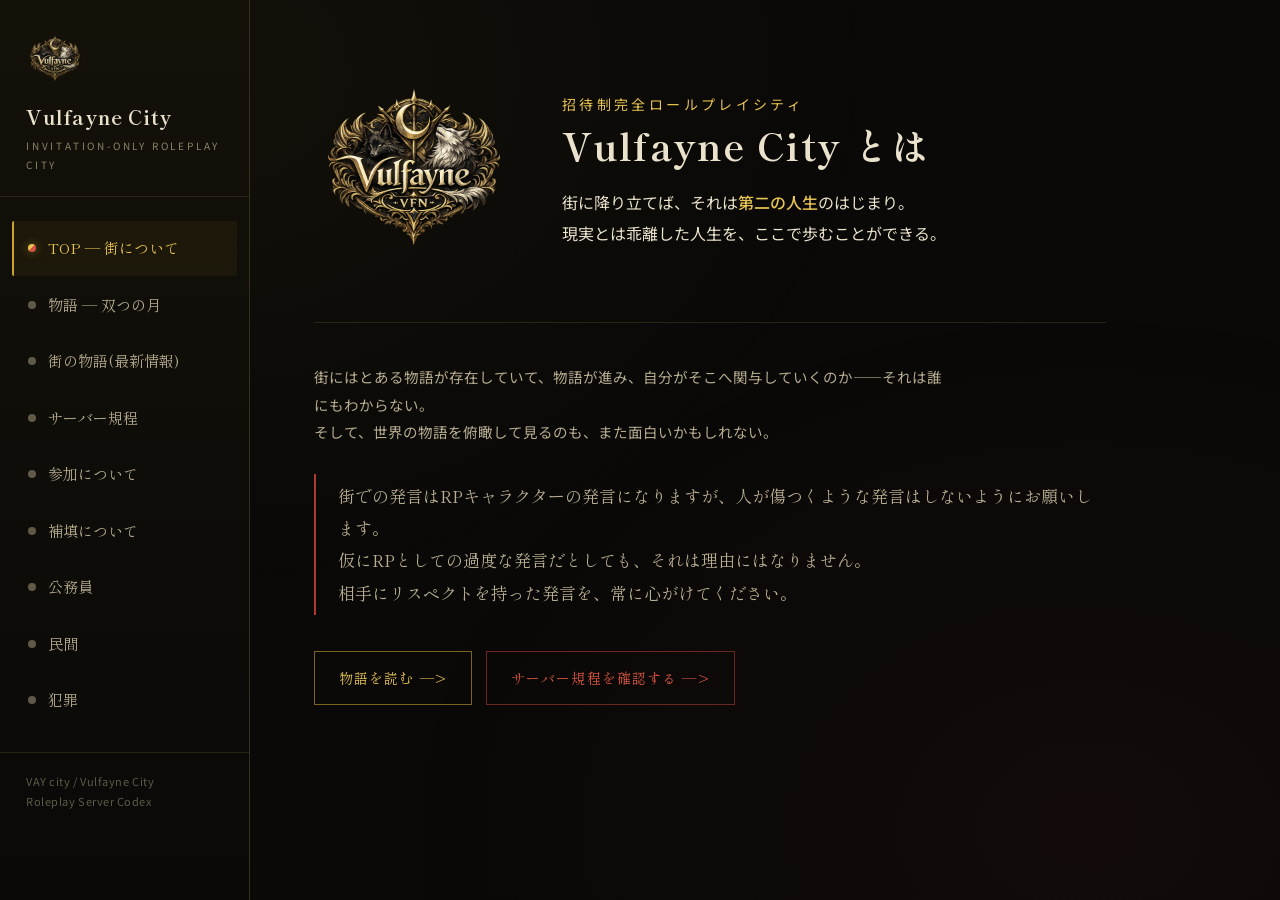
==== commit b255dbd3: "Update index.html" ====
--- a/index.html
+++ b/index.html
@@ -468,9 +468,11 @@
       <button data-target="story"><span class="dot"></span>物語 ― 双つの月</button>
       <button data-target="latest"><span class="dot"></span>街の物語(最新情報)</button>
       <button data-target="rules"><span class="dot"></span>サーバー規程</button>
-      <button data-target="entry"><span class="dot"></span>参加・補填</button>
+      <button data-target="entry"><span class="dot"></span>参加について</button>
+      <button data-target="compensation"><span class="dot"></span>補填について</button>
       <button data-target="civil"><span class="dot"></span>公務員</button>
-      <button data-target="crime"><span class="dot"></span>民間・犯罪</button>
+      <button data-target="civilian"><span class="dot"></span>民間</button>
+      <button data-target="crime"><span class="dot"></span>犯罪</button>
     </nav>
     <div class="sidebar-foot">
       <p>VAY city / Vulfayne City<br>Roleplay Server Codex</p>
@@ -765,15 +767,14 @@
       <p id="rules-updated-note" style="display:none;font-size:11.5px;color:var(--muted-2);margin-top:8px;"></p>
     </section>
 
-    <!-- ============ ENTRY / COMPENSATION ============ -->
+    <!-- ============ ENTRY ============ -->
     <section class="panel" id="panel-entry">
-      <div class="eyebrow"><span class="label">ENTRY & SUPPORT</span><div class="logo-tag logo-mark" role="img" aria-label="Vulfayne City logo"></div></div>
-      <h2 class="panel-title">参加・補填について</h2>
-      <p class="panel-sub">新規参加者の招待について ／ 補填対応について</p>
+      <div class="eyebrow"><span class="label">ENTRY</span><div class="logo-tag logo-mark" role="img" aria-label="Vulfayne City logo"></div></div>
+      <h2 class="panel-title">新規参加者の招待について</h2>
+      <p class="panel-sub">招待制サーバーへの参加フロー</p>
 
       <div id="entry-static">
       <section class="block">
-        <h3><span class="num">A</span>新規参加者の招待について</h3>
         <p>招待制である為、参加者からの招待状がなければDiscordサーバーへ入ることが出来ません。</p>
         <h4>参加手順</h4>
         <div class="flow">
@@ -792,9 +793,19 @@
           <li>新規参加者が参加して初心者案内まで終了後、再度チケットの発行をお願いします。</li>
         </ul>
       </section>
-
-      <section class="block">
-        <h3><span class="num">B</span>補填対応について</h3>
+      </div>
+      <div id="entry-dynamic" style="display:none;"></div>
+      <p id="entry-updated-note" style="display:none;font-size:11.5px;color:var(--muted-2);margin-top:8px;"></p>
+    </section>
+
+    <!-- ============ COMPENSATION ============ -->
+    <section class="panel" id="panel-compensation">
+      <div class="eyebrow"><span class="label">SUPPORT</span><div class="logo-tag logo-mark" role="img" aria-label="Vulfayne City logo"></div></div>
+      <h2 class="panel-title">補填対応について</h2>
+      <p class="panel-sub">歪み・トラブル発生時の補填ルール</p>
+
+      <div id="compensation-static">
+      <section class="block">
         <p>歪みでの補填対応は可能ですが、必ずクリップを提出してください（音声等を編集・削除したものは不可）。</p>
         <p>アナウンスやバグ報告で通知されていない歪みやトラブルのみが対応になります。必ずアナウンスやバグ報告を確認しておくようにご協力をお願いします。手に入るものがランダムであった場合は、最低ラインの補填になりますのでご理解ください。</p>
         <p>ボディカメラを付けておくことをおすすめします。歪みによるものかの判断が出来ない場合、補填対応をお断りする場合もありますのでご了承ください。</p>
@@ -805,8 +816,8 @@
         <p style="color:var(--vermillion-bright)">提出が困難な場合は、補填対応は出来ません。</p>
       </section>
       </div>
-      <div id="entry-dynamic" style="display:none;"></div>
-      <p id="entry-updated-note" style="display:none;font-size:11.5px;color:var(--muted-2);margin-top:8px;"></p>
+      <div id="compensation-dynamic" style="display:none;"></div>
+      <p id="compensation-updated-note" style="display:none;font-size:11.5px;color:var(--muted-2);margin-top:8px;"></p>
     </section>
 
     <!-- ============ CIVIL SERVANT ============ -->
@@ -957,13 +968,13 @@
       <p id="civil-updated-note" style="display:none;font-size:11.5px;color:var(--muted-2);margin-top:8px;"></p>
     </section>
 
-    <!-- ============ CIVILIAN / CRIME ============ -->
-    <section class="panel" id="panel-crime">
-      <div class="eyebrow"><span class="label">CIVILIAN JOBS & CRIME</span><div class="logo-tag logo-mark" role="img" aria-label="Vulfayne City logo"></div></div>
-      <h2 class="panel-title">民間・犯罪</h2>
-      <p class="panel-sub">有人JOB ／ 犯罪者 ／ ギャング ／ 犯罪ルール</p>
-
-      <div id="crime-static">
+    <!-- ============ CIVILIAN JOBS ============ -->
+    <section class="panel" id="panel-civilian">
+      <div class="eyebrow"><span class="label">CIVILIAN JOBS</span><div class="logo-tag logo-mark" role="img" aria-label="Vulfayne City logo"></div></div>
+      <h2 class="panel-title">民間</h2>
+      <p class="panel-sub">有人JOB ／ 飲食店 ／ ディーラー</p>
+
+      <div id="civilian-static">
 
       <details class="acc accent-gold" open>
         <summary><span><span class="tag">CIVILIAN</span>有人JOB 概要</span><span class="chev">▶</span></summary>
@@ -1016,7 +1027,18 @@
         <div class="acc-body"><span class="badge-soon">COMING SOON…</span></div>
       </details>
 
-      <div class="divider-moon"><div class="line"></div><div class="logo-mark" role="img" aria-label="Vulfayne City logo"></div><div class="line"></div></div>
+      </div>
+      <div id="civilian-dynamic" style="display:none;"></div>
+      <p id="civilian-updated-note" style="display:none;font-size:11.5px;color:var(--muted-2);margin-top:8px;"></p>
+    </section>
+
+    <!-- ============ CRIME ============ -->
+    <section class="panel" id="panel-crime">
+      <div class="eyebrow"><span class="label">CRIME</span><div class="logo-tag logo-mark" role="img" aria-label="Vulfayne City logo"></div></div>
+      <h2 class="panel-title">犯罪</h2>
+      <p class="panel-sub">犯罪者 ／ 闇医者 ／ 闇メカニック ／ ギャング ／ 犯罪ルール</p>
+
+      <div id="crime-static">
 
       <details class="acc accent-vermillion" open>
         <summary><span><span class="tag">CRIMINAL</span>犯罪者 概要</span><span class="chev">▶</span></summary>
@@ -1208,9 +1230,11 @@
     {id:'story', label:'物語'},
     {id:'latest', label:'最新情報'},
     {id:'rules', label:'規程'},
-    {id:'entry', label:'参加・補填'},
+    {id:'entry', label:'参加'},
+    {id:'compensation', label:'補填'},
     {id:'civil', label:'公務員'},
-    {id:'crime', label:'民間・犯罪'}
+    {id:'civilian', label:'民間'},
+    {id:'crime', label:'犯罪'}
   ];
 
   const sideButtons = document.querySelectorAll('#tabNav button');
@@ -1252,13 +1276,15 @@
      書かれている内容（固定版）がそのまま表示されるので、
      サイトが壊れることはありません。
   ========================================================= */
-  const GAS_WEB_APP_URL = "https://script.google.com/macros/s/AKfycbxyejxkQykhhpsMg_699rbG028KRvr-DURRB5UhC7KH8GX1bRC5KlYDt_R3UWTRyIBn/exec";
+  const GAS_WEB_APP_URL = "https://script.google.com/macros/s/AKfycbxqcM6DvCYIsyhpO0XlZBicpiYaM949HSgJExo-25_0Nhai9sroCFjXlLJqzblAlEtx/exec";
 
   // key: GASレスポンス内のキー名, static/dynamic: 対応するコンテナのid接頭辞, mode: 表示形式
   const DOC_SYNC_TARGETS = [
     { key: 'rules', prefix: 'rules', mode: 'flat' },
     { key: 'entry', prefix: 'entry', mode: 'flat' },
+    { key: 'compensation', prefix: 'compensation', mode: 'flat' },
     { key: 'civil', prefix: 'civil', mode: 'accordion' },
+    { key: 'civilian', prefix: 'civilian', mode: 'accordion' },
     { key: 'crime', prefix: 'crime', mode: 'accordion' }
   ];
 
@@ -1406,4 +1432,3 @@
 </script>
 </body>
 </html>
-
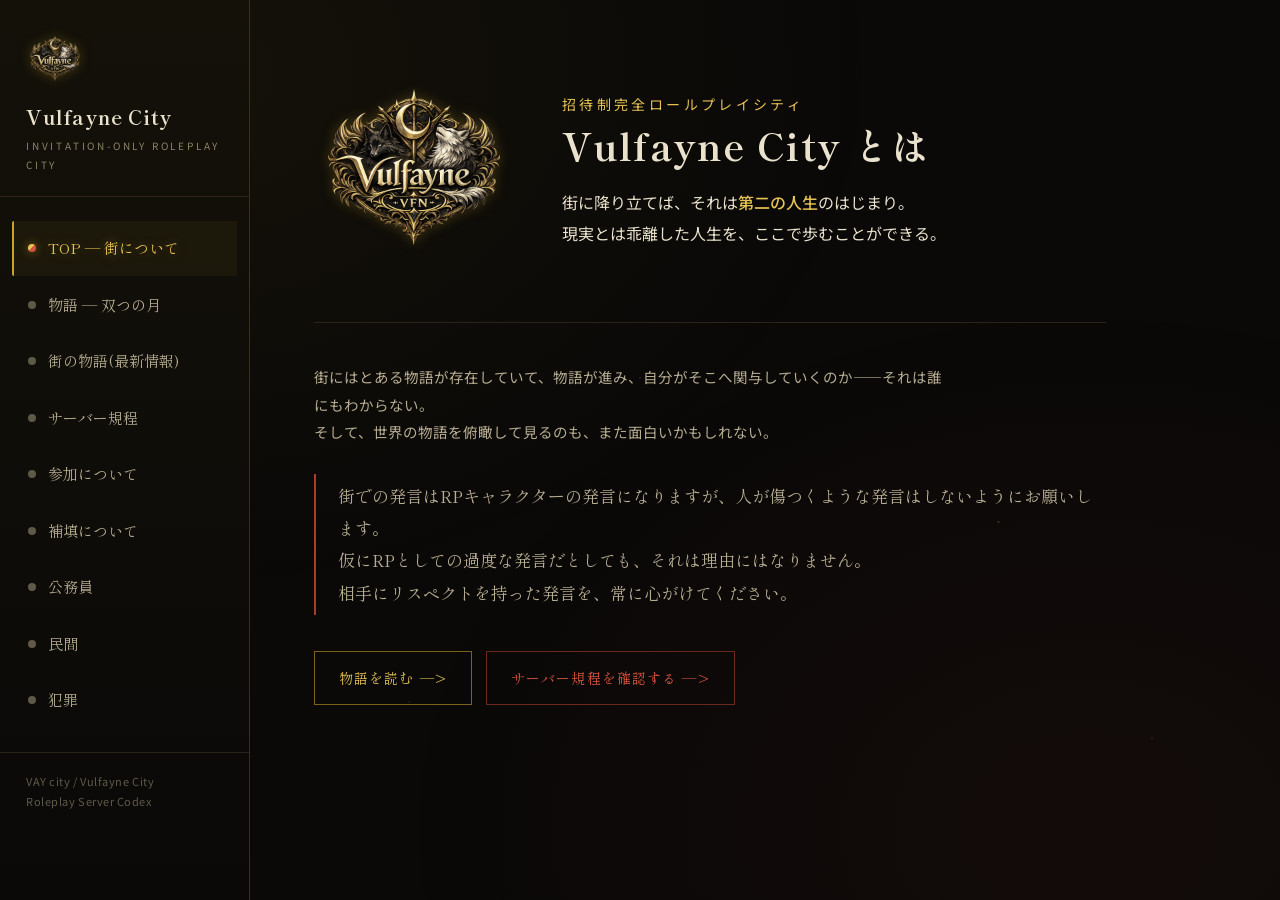
==== commit 733fa6d6: "Restructure seized-items list and add atmospheric visual effects Move the confiscated-items list out" ====
--- a/index.html
+++ b/index.html
@@ -57,11 +57,41 @@
     content:"";
     position:fixed;inset:0;
     background-image:
-      radial-gradient(ellipse at 15% 8%, rgba(201,162,39,0.05), transparent 45%),
-      radial-gradient(ellipse at 85% 92%, rgba(173,58,43,0.05), transparent 45%);
+      radial-gradient(ellipse at 15% 8%, rgba(201,162,39,0.06), transparent 45%),
+      radial-gradient(ellipse at 85% 92%, rgba(173,58,43,0.06), transparent 45%);
     pointer-events:none;
     z-index:0;
-  }
+    animation:ambientPulse 17s ease-in-out infinite alternate;
+  }
+  body::after{
+    content:"";
+    position:fixed;inset:0;
+    background-image:
+      radial-gradient(1px 1px at 18% 24%, rgba(234,226,205,0.4), transparent),
+      radial-gradient(1px 1px at 62% 12%, rgba(234,226,205,0.3), transparent),
+      radial-gradient(1.5px 1.5px at 78% 58%, rgba(230,195,82,0.35), transparent),
+      radial-gradient(1px 1px at 32% 78%, rgba(234,226,205,0.25), transparent),
+      radial-gradient(1px 1px at 50% 42%, rgba(234,226,205,0.3), transparent),
+      radial-gradient(1.5px 1.5px at 90% 82%, rgba(213,84,63,0.3), transparent),
+      radial-gradient(1px 1px at 8% 60%, rgba(234,226,205,0.22), transparent);
+    pointer-events:none;
+    z-index:0;
+    animation:twinkle 7s ease-in-out infinite;
+  }
+  @keyframes ambientPulse{
+    from{opacity:.75;transform:scale(1);}
+    to{opacity:1;transform:scale(1.05);}
+  }
+  @keyframes twinkle{
+    0%,100%{opacity:.3;}
+    50%{opacity:.75;}
+  }
+
+  /* custom scrollbar */
+  ::-webkit-scrollbar{width:10px;height:10px;}
+  ::-webkit-scrollbar-track{background:var(--ink);}
+  ::-webkit-scrollbar-thumb{background:var(--line);border-radius:6px;}
+  ::-webkit-scrollbar-thumb:hover{background:var(--gold-dim);}
 
   /* ---------- layout shell ---------- */
   .shell{
@@ -95,6 +125,12 @@
     background-position:center;
     display:inline-block;
     flex-shrink:0;
+    filter:drop-shadow(0 0 6px rgba(201,162,39,0.25));
+    animation:crestGlow 5s ease-in-out infinite;
+  }
+  @keyframes crestGlow{
+    0%,100%{filter:drop-shadow(0 0 4px rgba(201,162,39,0.2));}
+    50%{filter:drop-shadow(0 0 12px rgba(201,162,39,0.45));}
   }
   .brand .moon{width:58px;height:58px;display:block;margin-bottom:14px;}
   .brand h1{
@@ -138,16 +174,20 @@
   }
   nav.tabs button:hover{
     color:var(--paper);
-    background:rgba(255,255,255,0.02);
-  }
+    background:rgba(255,255,255,0.03);
+    border-left-color:var(--line);
+    text-shadow:0 0 10px rgba(230,195,82,0.3);
+  }
+  nav.tabs button:hover .dot{background:var(--gold-dim);box-shadow:0 0 6px rgba(201,162,39,0.4);}
   nav.tabs button.active{
     color:var(--gold-bright);
     background:rgba(201,162,39,0.06);
     border-left-color:var(--gold);
+    text-shadow:0 0 12px rgba(230,195,82,0.35);
   }
   nav.tabs button.active .dot{
     background:linear-gradient(135deg,var(--gold-bright) 50%, var(--vermillion-bright) 50%);
-    box-shadow:0 0 8px rgba(201,162,39,0.5);
+    box-shadow:0 0 10px rgba(201,162,39,0.65);
   }
   .sidebar-foot{
     padding:18px 26px 0;
@@ -171,9 +211,9 @@
     padding:56px 64px 120px;
     max-width:920px;
   }
-  .panel{display:none;animation:fadein .4s ease;}
+  .panel{display:none;animation:fadein .5s ease;}
   .panel.active{display:block;}
-  @keyframes fadein{from{opacity:0;transform:translateY(6px);}to{opacity:1;transform:translateY(0);}}
+  @keyframes fadein{from{opacity:0;transform:translateY(10px);}to{opacity:1;transform:translateY(0);}}
 
   .eyebrow{
     display:flex;align-items:center;justify-content:space-between;gap:12px;
@@ -185,7 +225,19 @@
     width:14px;height:14px;flex-shrink:0;
   }
   .eyebrow .logo-tag{width:30px;height:30px;opacity:.9;}
-  .panel-title{font-size:34px;margin-bottom:6px;}
+  .panel-title{
+    font-size:34px;margin-bottom:6px;
+    background:linear-gradient(100deg, var(--gold-bright) 0%, var(--paper) 22%, var(--gold-bright) 44%, var(--paper) 66%, var(--gold-bright) 100%);
+    background-size:250% auto;
+    -webkit-background-clip:text;
+    background-clip:text;
+    color:transparent;
+    animation:titleShine 1.8s ease-out;
+  }
+  @keyframes titleShine{
+    from{background-position:200% center;}
+    to{background-position:0% center;}
+  }
   .panel-sub{color:var(--muted);font-size:13px;letter-spacing:.06em;margin-bottom:48px;}
 
   /* ---------- hero (TOP) ---------- */
@@ -234,11 +286,11 @@
     font-family:'Shippori Mincho',serif;
     font-size:14px;
     letter-spacing:.08em;
-    transition:background .2s ease,border-color .2s ease;
-  }
-  .cta:hover{background:rgba(201,162,39,0.08);border-color:var(--gold);}
+    transition:background .2s ease,border-color .2s ease,box-shadow .2s ease,transform .2s ease;
+  }
+  .cta:hover{background:rgba(201,162,39,0.08);border-color:var(--gold);box-shadow:0 0 18px rgba(201,162,39,0.28);transform:translateY(-2px);}
   .cta.alt{border-color:var(--vermillion-dim, #6a281f);color:var(--vermillion-bright);}
-  .cta.alt:hover{background:rgba(173,58,43,0.08);}
+  .cta.alt:hover{background:rgba(173,58,43,0.08);box-shadow:0 0 18px rgba(173,58,43,0.28);}
 
   /* ---------- generic content blocks ---------- */
   section.block{margin-bottom:44px;}
@@ -295,7 +347,10 @@
     border:1px solid var(--line);
     background:var(--ink-2);
     padding:20px;
-  }
+    transition:transform .25s ease,border-color .25s ease,box-shadow .25s ease;
+  }
+  .char-card:hover{transform:translateY(-4px);border-color:var(--gold-dim);box-shadow:0 10px 28px rgba(0,0,0,0.4),0 0 0 1px rgba(201,162,39,0.12) inset;}
+  .char-card.shadow:hover{border-color:var(--vermillion-dim,#6a281f);box-shadow:0 10px 28px rgba(0,0,0,0.4),0 0 0 1px rgba(173,58,43,0.12) inset;}
   .char-card .role{font-size:11px;letter-spacing:.2em;color:var(--muted);margin-bottom:8px;display:block;}
   .char-card h4{margin:0 0 6px;font-size:19px;color:var(--paper);}
   .char-card .kana{font-size:12px;color:var(--gold-dim);margin-bottom:10px;display:block;}
@@ -304,9 +359,12 @@
   .char-card.shadow .kana{color:var(--vermillion-bright);}
 
   .status-cards{display:grid;grid-template-columns:1fr 1fr;gap:16px;margin:18px 0 28px;}
-  .status-card{border:1px solid var(--line);padding:18px 20px;background:var(--ink-2);}
+  .status-card{border:1px solid var(--line);padding:18px 20px;background:var(--ink-2);transition:transform .25s ease,box-shadow .25s ease,border-color .25s ease;}
+  .status-card:hover{transform:translateY(-3px);box-shadow:0 10px 24px rgba(0,0,0,0.35);}
   .status-card.white{border-left:3px solid var(--blue);}
   .status-card.black{border-left:3px solid var(--vermillion);}
+  .status-card.white:hover{border-color:var(--blue-bright);}
+  .status-card.black:hover{border-color:var(--vermillion-bright);}
   .status-card h4{margin:0 0 8px;font-size:16px;}
   .status-card.white h4{color:var(--blue-bright);}
   .status-card.black h4{color:var(--vermillion-bright);}
@@ -323,6 +381,7 @@
     padding:10px 12px;
     text-align:center;
     color:var(--paper-dim);
+    transition:background .15s ease;
   }
   th{
     background:var(--ink-3);
@@ -332,6 +391,7 @@
     letter-spacing:.03em;
   }
   td strong{color:var(--paper);}
+  tbody tr:hover td, tr:hover td{background:rgba(201,162,39,0.05);}
 
   .flow{
     display:flex;
@@ -361,8 +421,9 @@
     border:1px solid var(--line);
     margin-bottom:10px;
     background:var(--ink-2);
-  }
-  details.acc[open]{background:var(--ink-3);}
+    transition:border-color .2s ease,box-shadow .2s ease;
+  }
+  details.acc[open]{background:var(--ink-3);border-color:var(--gold-dim);box-shadow:0 4px 20px rgba(0,0,0,0.3);}
   details.acc summary{
     cursor:pointer;
     list-style:none;
@@ -373,7 +434,9 @@
     font-family:'Shippori Mincho',serif;
     font-size:16px;
     color:var(--paper);
-  }
+    transition:background .2s ease;
+  }
+  details.acc summary:hover{background:rgba(255,255,255,0.03);}
   details.acc summary::-webkit-details-marker{display:none;}
   details.acc summary .tag{font-size:10px;letter-spacing:.2em;color:var(--muted);font-family:'Noto Sans JP',sans-serif;margin-right:12px;}
   details.acc summary .chev{
@@ -386,6 +449,8 @@
     padding:0 22px 22px;
     border-top:1px solid var(--line-soft);
   }
+  details.acc[open] .acc-body{animation:accReveal .35s ease;}
+  @keyframes accReveal{from{opacity:0;transform:translateY(-8px);}to{opacity:1;transform:translateY(0);}}
   details.acc .acc-body p,details.acc .acc-body li{font-size:13.5px;}
 
   .accent-blue summary .tag{color:var(--blue-bright);}
@@ -648,123 +713,7 @@
         <p>運営から<strong>警告</strong>を受けた場合、1回目は<strong>期限付きBan</strong>、2回目で<strong>永久Ban</strong>となります。度が過ぎる行動や悪質な場合は、警告なしの永久Banまたは期限付きBanとなることがあります。</p>
       </div>
 
-      <div id="rules-static">
-      <section class="block">
-        <h3><span class="num">01</span>処罰の基本方針</h3>
-        <ul>
-          <li>ルール違反等の行為に対する処罰は、運営のみが下します。</li>
-          <li>処罰の判断は運営のみが行い、内容は一切開示いたしません。</li>
-          <li>処罰は提示された証拠・証言、および運営の所持する証拠等で判断します。</li>
-          <li>提示された証拠・証言、所持する証拠等をユーザーへ開示することはありません。それに伴うBAN理由等の開示も、違反者通知に記載したもの以外を個別に行うことはありません。</li>
-        </ul>
-      </section>
-
-      <section class="block">
-        <h3><span class="num">02</span>違反行為</h3>
-        <ul>
-          <li>暴言、ヘイトスピーチ、セクハラ、人種差別発言など、他人が不快になる発言行為</li>
-          <li>SNS等でVAY cityに対する不適切な発言行為</li>
-          <li>VAY city運営を妨げる行為</li>
-          <li>VAY cityに関連する各所での荒らし行為やスパムチャットなどの行為</li>
-          <li>Cheatはもちろん、グラフィック系MOD・Citizen・ReShade・軽量化MOD等の使用は全面禁止<br>
-            <span style="font-size:12.5px;color:var(--muted)">※RPサーバーの為、見え方や優位性に影響のあるものは禁止としますが、多くのMODから確認し許可を出すのは難しい為、全て禁止です。</span>
-          </li>
-        </ul>
-        <p style="font-size:13px;color:var(--muted)">運営も人間です。個人的な事情や生活があります。対応等に時間がかかる場合もありますが、ご理解をお願いします。</p>
-      </section>
-
-      <section class="block">
-        <h3><span class="num">03</span>荒らし行為への対応</h3>
-        <ul>
-          <li>荒らし行為やルール違反をしている人を見つけた場合、必ず運営に伝えてください。</li>
-          <li>VAY cityでの荒らし行為やルール違反が見受けられた場合、運営から処罰を行います。</li>
-          <li>荒らし行為への加担が見られた時点で、Ban対象となります。</li>
-        </ul>
-      </section>
-
-      <section class="block">
-        <h3><span class="num">04</span>再起動時間</h3>
-        <p style="font-size:20px;color:var(--gold-bright);font-family:'Shippori Mincho',serif;">0:00 ／ 6:00 ／ 12:00 ／ 18:00</p>
-        <p>この時間は強制瞑想（再起動）の時間になります。</p>
-      </section>
-
-      <section class="block">
-        <h3><span class="num">05</span>配信について</h3>
-        <p>配信については自由に行っていただいて構いませんが、ゴースティング行為や、街で得た情報ではなく配信を見て得た情報をRPに持ち出すことは禁止します。</p>
-      </section>
-
-      <section class="block">
-        <h3><span class="num">06</span>パトロン・支援について</h3>
-        <p>パトロンや支援に関しては、基本的に行わない予定です。会社やギャング等の設立費用は、ゲーム内マネーかブラックマネー（GM or BM）でいただきます。</p>
-      </section>
-
-      <section class="block">
-        <h3><span class="num">07</span>基本ルール</h3>
-        <ul>
-          <li>街で出会った方は、原則街の中の住民です。当人の許可なく個人情報を特定することや、SNS等でDMを送る行為は禁止です。必ず当人の許可を取ってから行ってください。</li>
-          <li>「ロールプレイ（RP）」を行う際は、「自分が今後どのような生活を送り、どんな影響を周りに与えていくのか」を考えたうえで、すべてのプレイヤーがRPをしていることを前提に行動してください。VAY cityは完全なRPサーバーとして動いています。</li>
-          <li>トラブル回避の為、ボディカメラをつけることをおすすめします。</li>
-          <li>アイテムが消失してしまった際は、録画を提出することで補填が可能です。</li>
-          <li>VAY cityは日本語を主言語にしています。円滑なコミュニケーションと、認識の違いによる誤解を無くすため、日本語での会話が難しい方のご参加は面談を行い合否を出します。</li>
-          <li>街で生活する住人は、自分の行動に責任を持ち、相手を尊重するようにしてください。</li>
-          <li>運営への虚偽の報告等、自分を有利にする発言はおやめください。公平な判断の疎外となりますので、運営預かりになった時点でRPをやめて正確な報告をし、運営へ協力して問題解決のお手伝いをお願いします。</li>
-          <li>ルールの穴をつく行為は禁止です。ルールに記載されていないからと、何をしてもいいわけではありません。</li>
-          <li>グレーゾーンかなと思ったことは、運営へ連絡をお願いします。協議の上決定していきます。</li>
-          <li>街の経済状況やルールは、街の発展に応じて変更・更新される場合があります（アナウンスをした時点から適用されます）。</li>
-          <li>街の中で問題が発生したら、RPで解決できるものはRPで対処すること。RPで対処が難しい場合は、運営に連絡をしてください。</li>
-        </ul>
-      </section>
-
-      <section class="block">
-        <h3><span class="num">08</span>市民の基準</h3>
-        <div class="status-cards">
-          <div class="status-card white">
-            <h4>白市民</h4>
-            <p>犯罪歴がない市民（公務員等）</p>
-          </div>
-          <div class="status-card black">
-            <h4>黒市民</h4>
-            <p>犯罪歴がある市民（ギャング、半グレ、闇医者、闇メカニック）</p>
-          </div>
-        </div>
-      </section>
-
-      <section class="block">
-        <h3><span class="num">09</span>JOBについて</h3>
-        <ul>
-          <li>PD、EMS、白メカニック、ディーラーのJobは公務員とします。</li>
-          <li>白市民は3つまでJobを取得できます。</li>
-          <li>黒市民は、公務員とディーラー以外のJobを3つまで取得できます。</li>
-          <li>※ギャングは1つのJobとしてカウントします。</li>
-          <li>※メカニックとディーラーの兼業は禁止です。</li>
-          <li>※公務員Jobの兼業は、メインJobが特定ランク以上になった場合に、サブJobの最低ランク（仕事に影響が出ない最低ランク）に就くことが可能です。</li>
-          <li>※市役所で獲得できるJobはカウントされません。</li>
-        </ul>
-      </section>
-
-      <section class="block">
-        <h3><span class="num">10</span>キャラクター作成ルール</h3>
-        <ul>
-          <li>キャラクターは1人だけ作成できます（2キャラ目の解放は住民の参加状況で決定します）。</li>
-          <li>モラルに欠けた名前、特殊文字の使用は禁止です。</li>
-          <li>透明部分のある衣服や裸（セクハラに値する）は禁止です。</li>
-          <li>キャラクター作成時のモデル変更は禁止です。</li>
-          <li>体の一部を消す行為は禁止です。モデルの変更が確認された時点で警告を行います。</li>
-          <li>モデル名：男性 <code>mp_m_freemode_01</code> ／ 女性 <code>mp_f_freemode_01</code></li>
-        </ul>
-      </section>
-
-      <section class="block">
-        <h3><span class="num">11</span>松葉杖のルール</h3>
-        <ul>
-          <li>松葉杖をついている状態での車両の運転行為は禁止です。</li>
-          <li>松葉杖は、ダウン時から起きた際に一律2分です。</li>
-          <li>PDの事件対応時のダウンは必ず病院か本署で行い、松葉杖はなしとします。</li>
-        </ul>
-      </section>
-      </div>
-      <div id="rules-dynamic" style="display:none;"></div>
-      <p id="rules-updated-note" style="display:none;font-size:11.5px;color:var(--muted-2);margin-top:8px;"></p>
+      <div id="rules-content"></div>
     </section>
 
     <!-- ============ ENTRY ============ -->
@@ -773,29 +722,7 @@
       <h2 class="panel-title">新規参加者の招待について</h2>
       <p class="panel-sub">招待制サーバーへの参加フロー</p>
 
-      <div id="entry-static">
-      <section class="block">
-        <p>招待制である為、参加者からの招待状がなければDiscordサーバーへ入ることが出来ません。</p>
-        <h4>参加手順</h4>
-        <div class="flow">
-          <div class="flow-step"><span class="idx">1</span><p>既存参加者（以後：招待者）から運営にチケットを発行</p></div>
-          <div class="flow-divider"></div>
-          <div class="flow-step"><span class="idx">2</span><p>招待者からテンプレートに沿った内容を送信していただき、運営内で内容を確認</p></div>
-          <div class="flow-divider"></div>
-          <div class="flow-step"><span class="idx">3</span><p>確認が取れ次第、運営より招待コードを新規参加者あるいは招待者へ送信</p></div>
-          <div class="flow-divider"></div>
-          <div class="flow-step"><span class="idx">4</span><p>街への参加が可能に。初心者案内は招待者が行ってください</p></div>
-        </div>
-        <ul>
-          <li>招待コードを使用すれば参加はできますが、運営の許可を得ずに他者へ送付することは禁止します。</li>
-          <li>新規参加者が参加して3か月以内にBANに値するルール違反等をした場合、招待者にもペナルティが発生します（期間を設けた街への参加禁止、または内容によっては永久追放）。招待をする場合はご理解の上でお願いします。</li>
-          <li>その代わり、招待者へは街から招待した人数によって特典をお渡しします（最大5名まで）。</li>
-          <li>新規参加者が参加して初心者案内まで終了後、再度チケットの発行をお願いします。</li>
-        </ul>
-      </section>
-      </div>
-      <div id="entry-dynamic" style="display:none;"></div>
-      <p id="entry-updated-note" style="display:none;font-size:11.5px;color:var(--muted-2);margin-top:8px;"></p>
+      <div id="entry-content"></div>
     </section>
 
     <!-- ============ COMPENSATION ============ -->
@@ -804,20 +731,7 @@
       <h2 class="panel-title">補填対応について</h2>
       <p class="panel-sub">歪み・トラブル発生時の補填ルール</p>
 
-      <div id="compensation-static">
-      <section class="block">
-        <p>歪みでの補填対応は可能ですが、必ずクリップを提出してください（音声等を編集・削除したものは不可）。</p>
-        <p>アナウンスやバグ報告で通知されていない歪みやトラブルのみが対応になります。必ずアナウンスやバグ報告を確認しておくようにご協力をお願いします。手に入るものがランダムであった場合は、最低ラインの補填になりますのでご理解ください。</p>
-        <p>ボディカメラを付けておくことをおすすめします。歪みによるものかの判断が出来ない場合、補填対応をお断りする場合もありますのでご了承ください。</p>
-        <h4>補填証拠として必要なもの</h4>
-        <ul>
-          <li>以前のスクリーンショットやボディカメラ映像（1〜3日前くらいまで）※補填対象が分かるものを提出してください</li>
-        </ul>
-        <p style="color:var(--vermillion-bright)">提出が困難な場合は、補填対応は出来ません。</p>
-      </section>
-      </div>
-      <div id="compensation-dynamic" style="display:none;"></div>
-      <p id="compensation-updated-note" style="display:none;font-size:11.5px;color:var(--muted-2);margin-top:8px;"></p>
+      <div id="compensation-content"></div>
     </section>
 
     <!-- ============ CIVIL SERVANT ============ -->
@@ -826,146 +740,7 @@
       <h2 class="panel-title">公務員</h2>
       <p class="panel-sub">Civil Servant ― PD ／ EMS ／ 白メカニック ／ ディーラー</p>
 
-      <div id="civil-static">
-
-      <details class="acc accent-blue" open>
-        <summary><span><span class="tag">OVERVIEW</span>公務員 概要</span><span class="chev">▶</span></summary>
-        <div class="acc-body">
-          <p>公務員とは完全白ジョブであり、就職中の汚職RPは行えません。</p>
-          <ul>
-            <li>辞職後3か月の間に犯罪を行い捕まると、汚職罪が適用されます。（白ジョブは給料や収入が多い為、上記の事項が追加されています）</li>
-            <li>情報（黒市民が優位になるもの）についても、他言することを禁止します。（情報の売買は黒市民の間で行ってほしい為）</li>
-            <li>2キャラ目を解放した際は、どちらかのキャラは必ずPD、EMSどちらかに就職すること。どちらのキャラでも公務員をすることは不可とします。</li>
-            <li>※街の参加人数や動向に応じて解放されるので、アナウンスでお知らせします。</li>
-          </ul>
-          <h4>★スーパー公務員制度★</h4>
-          <p>メイン公務員ジョブで、各公務員ルールに記載された特定のランクまで上がると解放される制度で、公務員ジョブの掛け持ちが許されます。その代わり、以下の条件があります。</p>
-          <ul>
-            <li>サブ公務員ジョブは、各公務員ルールに記載した特定のランク以上にはなれません（メインとサブ合わせて2つまで）。</li>
-            <li>黒市民にはなれません。黒市民として過ごしたい場合は、2キャラ目を解放する等してください。</li>
-          </ul>
-        </div>
-      </details>
-
-      <details class="acc accent-blue">
-        <summary><span><span class="tag">PD</span>Police Department ／ 警察</span><span class="chev">▶</span></summary>
-        <div class="acc-body">
-          <h4>PDとは</h4>
-          <ul>
-            <li>PDとしての職務を理解し、常に公正な判断のもと、職務を全うすることが求められます。</li>
-            <li>PDは憲法を第一に理解し遵守する必要があります。住人の見本となることを忘れずに行動しましょう。与えられた権力や備品を用いて、市民または犯罪者の自由を奪うことは許されません。</li>
-            <li>常に丁寧な言葉遣い、対応を心掛けましょう。</li>
-            <li>わからないことがあったら上層部に必ず聞くこと。勝手な判断で行動しないように。</li>
-          </ul>
-          <h4>警察車両について</h4>
-          <ul>
-            <li>PD共同のライオット、及びPDヘリは、各犯罪に決められた台数のみ現場に出すことができます。</li>
-            <li>ライオットは警部ランク（ランク4）から使用が許可されます。</li>
-            <li>巡査部長ランク（ランク2）から個人車両の所有が許可されます。</li>
-            <li>原則、白色の車両は使用できません。</li>
-            <li>メインカラーもしくはサブカラーに必ず黒色の塗装をすること（どちらか面積が多い方。黒1色は不可）。</li>
-          </ul>
-          <h4>インパウンド料金（仮料金）</h4>
-          <table>
-            <tr><th>犯罪利用</th><th>放置車両</th><th>自走不可（水没・爆発）</th><th>自走不可（歪み）</th></tr>
-            <tr><td><strong>¥500,000</strong><br>60分間使用不可</td><td><strong>¥250,000</strong><br>15分間使用不可</td><td><strong>¥50,000</strong><br>即時使用可能</td><td><strong>無料</strong><br>即時使用可能</td></tr>
-          </table>
-          <h4>銃器取り扱いについて</h4>
-          <p>警察業務を遂行する場合にのみ使用することができ、私的利用は出来ません。また、退勤時は自身の警察車両もしくは個人ロッカーに警察支給品を保管し、退勤すること。</p>
-          <p><strong>【共通条件】</strong></p>
-          <ul>
-            <li>事件対応時に犯人が武器を手に持った場合、制圧行為が許可されます。</li>
-            <li>犯人の車両が横転や走行不可の状態に陥っても、15秒経過して降車や指示に従わない場合、制圧行為が許可されます。</li>
-            <li>グレネードは、犯罪者側が使用してきた場合、もしくは犯罪通知から20分が経過した場合に使用できます。警察が先にグレネードを使用することは出来ません。</li>
-          </ul>
-          <h4>持ち物検査・押収物について</h4>
-          <p>チェイスシーン中に犯罪者側の車両が15秒間身動きが取れない状態となった場合、押収可能となります。押収行為は、あくまで犯罪者から違法物を押収する行為です。押収機能を使用して物資を共有することや、押収品を使用することは禁止です。</p>
-          <h4>PD退職について</h4>
-          <p>PDを退職後3ヶ月以内に犯罪等の行動をすると、汚職罪に問われます。</p>
-          <h4>押収品リスト</h4>
-          <p style="color:var(--muted)">（準備中：詳細リストは運営資料にて別途更新予定）</p>
-        </div>
-      </details>
-
-      <details class="acc accent-blue">
-        <summary><span><span class="tag">EMS</span>Emergency Medical Services ／ 救急隊</span><span class="chev">▶</span></summary>
-        <div class="acc-body">
-          <h4>EMSとは</h4>
-          <ul>
-            <li>救急隊としての職務を理解し、常に公正な判断のもと、職務を全うすること。</li>
-            <li>常に丁寧な言葉遣いや対応を心掛けましょう。市民の命を第一に行動しましょう。</li>
-            <li>わからないことがあったら上層部に必ず聞くこと。勝手な判断で行動しない。</li>
-          </ul>
-          <h4>勤務中</h4>
-          <ul>
-            <li>救助活動の移動はEMS専用の車両、ヘリを使用する（サイレン＋赤色灯を使用し現場へ向かう）。私用で外出する際は自家用車を使用すること。</li>
-            <li>勤務中はEMSと分かる白い服装を着用する（背中にParamedicの文字を付ける）。</li>
-            <li>ダウン通知ではなく、救助依頼の通知が来てから現場へ向かう（※犯罪中の場合もあるため、通知場所を必ず確認する）。</li>
-            <li>人質をする際は退勤すること（※出勤していると患者対応に支障が出る可能性があるため）。</li>
-          </ul>
-          <h4>現場介入</h4>
-          <p>犯罪シーン中は、EMSが0名以下にならない限り参加が可能。ただし銃火器の使用はできず、意図的なプレイヤーキル行為も禁止とします。犯罪シーン後、蘇生に関しては警察に蘇生許可をとること。犯罪シーンでの蘇生は、警察との連携を密に行動すること。</p>
-          <h4>費用</h4>
-          <table>
-            <tr><th>現場蘇生</th><td>その場で救助対応した場合に適応</td></tr>
-            <tr><th>院内蘇生</th><td>病院内で救助対応した場合に適応</td></tr>
-            <tr><th>現場治療</th><td>その場で怪我の治療対応をした場合に適応</td></tr>
-            <tr><th>院内治療</th><td>病院内で怪我の治療対応をした場合に適応</td></tr>
-            <tr><th>犯罪者蘇生</th><td>犯罪者を蘇生した場合に適応</td></tr>
-            <tr><th>警察事件対応者対応</th><td>事件の当事者がダウンし、蘇生された場合に適応</td></tr>
-          </table>
-          <p style="font-size:12px;color:var(--muted)">※各項目の具体的な金額は運営アナウンスにて別途提示</p>
-        </div>
-      </details>
-
-      <details class="acc accent-blue">
-        <summary><span><span class="tag">MECHANIC</span>White Mechanic ／ 白メカニック</span><span class="chev">▶</span></summary>
-        <div class="acc-body">
-          <p>公務員ジョブである為、犯罪行為に準ずることに関与してはいけません（人質等は可能）。</p>
-          <ul>
-            <li>歪みによる対応を除いて、無償で修理やカスタムを行うことを禁止します。</li>
-            <li>自分の車両については修理・外装カスタムは無償としますが、店舗によってルールを設けることは可能です。</li>
-            <li>性能カスタムについては全店舗統一ルールとして、他者にしてもらう（請求のみ可）。</li>
-            <li>基本的に出勤中は店舗で対応をします。出張修理は可能で、ファーム中の勤務も可能ですが、店舗から従業員が居なくなる場合は必ず告知をしてから出ること。</li>
-            <li>開店時は必ず告知を行い扉の鍵を開ける。閉店時も、急用のない限り事前に告知をし鍵を閉める。</li>
-          </ul>
-          <p>メカニックオーナーになるには、街の直営メカニックに就職しランクを上げていただきます。仕事を覚えてランクが熟練整備士になることで、犯罪禁止の個人店を設立することが出来るようになります（最大合計4店舗）。</p>
-          <h4>設立について（全てGM）</h4>
-          <table>
-            <tr><th>最低人数</th><td>3名</td></tr>
-            <tr><th>最大人数</th><td>12名</td></tr>
-            <tr><th>設立費用</th><td>4億</td></tr>
-            <tr><th>MLO</th><td>2億（要相談）</td></tr>
-            <tr><th>初期支援</th><td>1億（素材やアイテム等配布）</td></tr>
-          </table>
-          <p style="font-size:12.5px;color:var(--muted)">GMは指定口座への振込。認定後即日納。</p>
-          <h4>申請テンプレート</h4>
-          <p style="font-family:monospace;font-size:12.5px;background:var(--ink);padding:14px;border:1px solid var(--line);white-space:pre-line;">
-&lt;オーナー&gt;
-〇〇
-
-&lt;従業員&gt;
-〇〇、〇〇...
-
-&lt;希望する店舗名&gt;
-〇〇〇〇（日本名の場合、英字表記も）
-
-&lt;従業員の制服&gt;
-男性用、女性用を作成して画像を添付してください
-          </p>
-          <p>オーナー等メンバーについてはDiscord名も記載してください。上記のテンプレートをコピーして申請をしてください。※希望が必ず通るとは限りません。申請後に面接を行います。</p>
-        </div>
-      </details>
-
-      <details class="acc accent-blue">
-        <summary><span><span class="tag">DEALER</span>ディーラー（高級車・ヘリ）</span><span class="chev">▶</span></summary>
-        <div class="acc-body">
-          <span class="badge-soon">COMING SOON…</span>
-        </div>
-      </details>
-      </div>
-      <div id="civil-dynamic" style="display:none;"></div>
-      <p id="civil-updated-note" style="display:none;font-size:11.5px;color:var(--muted-2);margin-top:8px;"></p>
+      <div id="civil-content"></div>
     </section>
 
     <!-- ============ CIVILIAN JOBS ============ -->
@@ -974,247 +749,16 @@
       <h2 class="panel-title">民間</h2>
       <p class="panel-sub">有人JOB ／ 飲食店 ／ ディーラー</p>
 
-      <div id="civilian-static">
-
-      <details class="acc accent-gold" open>
-        <summary><span><span class="tag">CIVILIAN</span>有人JOB 概要</span><span class="chev">▶</span></summary>
-        <div class="acc-body">
-          <p>公務員ではない為、犯罪が可能であり兼務も基本的には可能。犯罪者も働くことができます。メインルールは存在しますが、各店舗でルールが追記されます。</p>
-        </div>
-      </details>
-
-      <details class="acc accent-gold">
-        <summary><span><span class="tag">SHOP</span>飲食店① Food Shop</span><span class="chev">▶</span></summary>
-        <div class="acc-body">
-          <p>ストレス回復以外――空腹・水分のみ回復できる商品を販売できます（最大30%）。</p>
-          <h4>設立について（費用は全てGM）</h4>
-          <ul>
-            <li>設立費用：2億（店舗込）／ 設立許可が降りたら指定口座に支払い</li>
-            <li>初期商品は5つまで（追加は1種2000万）</li>
-          </ul>
-          <p style="font-family:monospace;font-size:12.5px;background:var(--ink);padding:14px;border:1px solid var(--line);white-space:pre-line;">
-&lt;オーナー&gt;
-〇〇
-
-&lt;従業員&gt;
-〇〇
-
-&lt;希望する店舗名&gt;
-〇〇〇〇（日本名の場合、英字表記も）
-
-&lt;店舗のコンセプト&gt;
-〇（他の店舗との比較まで具体的に）
-          </p>
-          <p>オーナー等メンバーについてはDiscord名も記載してください。上記のテンプレートをコピーして申請をしてください。飲食店の為、商品は食べ物・飲み物に限ります（商品の回復量は空腹・水分どちらか30%まで）。オーナーは白市民、または黒市民はギャング（ボス、アンダーボス）に限ります。</p>
-        </div>
-      </details>
-
-      <details class="acc accent-gold">
-        <summary><span><span class="tag">SHOP</span>飲食店② Joint Shop（ストレス回復店）</span><span class="chev">▶</span></summary>
-        <div class="acc-body">
-          <p>空腹・水分以外――ストレス回復の商品を販売できます（最大30%）。</p>
-          <h4>設立について（費用は全てGM）</h4>
-          <ul>
-            <li>設立費用：2億（店舗込）／ 設立許可が降りたら指定口座に支払い</li>
-            <li>初期商品は5つまで（追加は1種2000万）</li>
-          </ul>
-          <p>申請テンプレート・オーナー条件は飲食店①と同様です。オーナーは白市民、または黒市民はギャング（ボス、アンダーボス）に限ります。</p>
-        </div>
-      </details>
-
-      <details class="acc accent-gold">
-        <summary><span><span class="tag">DEALER</span>ディーラー（普通車・ボート）</span><span class="chev">▶</span></summary>
-        <div class="acc-body"><span class="badge-soon">COMING SOON…</span></div>
-      </details>
-
-      </div>
-      <div id="civilian-dynamic" style="display:none;"></div>
-      <p id="civilian-updated-note" style="display:none;font-size:11.5px;color:var(--muted-2);margin-top:8px;"></p>
+      <div id="civilian-content"></div>
     </section>
 
     <!-- ============ CRIME ============ -->
     <section class="panel" id="panel-crime">
       <div class="eyebrow"><span class="label">CRIME</span><div class="logo-tag logo-mark" role="img" aria-label="Vulfayne City logo"></div></div>
       <h2 class="panel-title">犯罪</h2>
-      <p class="panel-sub">犯罪者 ／ 闇医者 ／ 闇メカニック ／ ギャング ／ 犯罪ルール</p>
-
-      <div id="crime-static">
-
-      <details class="acc accent-vermillion" open>
-        <summary><span><span class="tag">CRIMINAL</span>犯罪者 概要</span><span class="chev">▶</span></summary>
-        <div class="acc-body">
-          <p>闇医者・闇メカニック・ギャングなど、黒市民として街の裏側で生きる者たちの領域です。以下、それぞれのルールを確認してください。</p>
-        </div>
-      </details>
-
-      <details class="acc accent-vermillion">
-        <summary><span><span class="tag">DARK</span>闇医者 Dark Doctor</span><span class="chev">▶</span></summary>
-        <div class="acc-body">
-          <p>医師免許を持たない医療従事者。ギャングへの所属は可能だが、各組織から1人まで。</p>
-          <ul>
-            <li>仲間だからといって割引を行うことは禁止です。</li>
-            <li>医療道具はEMS以外が所持していると違法品になる為、押収対象となります。</li>
-          </ul>
-        </div>
-      </details>
-
-      <details class="acc accent-vermillion">
-        <summary><span><span class="tag">DARK</span>闇メカニック Dark Mechanic</span><span class="chev">▶</span></summary>
-        <div class="acc-body">
-          <p>違法なメカニック。ギャングへの所属は可能で、修理と外装カスタムのみ行えますが、各組織から1人まで（BOSSから雇用主へ申請）。</p>
-          <ul>
-            <li>仲間だからといって割引を行うことは禁止です。</li>
-            <li>免許を持たないメカニックの為、警察から修理をしているところを目視された場合や職質された時、メカニックツール・性能ツールは免許がないと違法品になる為、押収対象となります。</li>
-            <li>支払い方法は全てBM（Black Money）を使用します。</li>
-          </ul>
-        </div>
-      </details>
-
-      <details class="acc accent-vermillion">
-        <summary><span><span class="tag">GANG</span>ギャング</span><span class="chev">▶</span></summary>
-        <div class="acc-body">
-          <h4>設立について（全てBM）</h4>
-          <table>
-            <tr><th>最低人数</th><td>3名</td></tr>
-            <tr><th>最大人数</th><td>8名（最高人数は街の参加人数によって増減有／警察の人数によっても変動）</td></tr>
-            <tr><th>設立費用</th><td>6億（認定後即日納）</td></tr>
-            <tr><th>アジト</th><td>MLO 2億 ／ ハウジング 1億（各1つまで、設立時にどちらか購入）</td></tr>
-            <tr><th>ボス専用装甲車（1台のみ）</th><td>3億</td></tr>
-            <tr><th>装甲車（2台まで）</th><td>1台目 5000万 ／ 2台目 2億</td></tr>
-            <tr><th>黒の情報料</th><td>1億</td></tr>
-          </table>
-          <p style="font-size:12.5px;color:var(--muted)">上記は設立時のみの支払い（後払いは無し）。</p>
-          <p><a href="https://docs.google.com/forms/d/e/1FAIpQLScYWhdL1sus94j2zn_wdD5e9yt_Iblh3jGsvh9r68CyPC_wjw/viewform?usp=publish-editor" target="_blank" rel="noopener">→ ギャング申請フォーム</a><br>上記のフォームから申請をしてください。※希望が必ず通るとは限りません。申請後にボス面接を行います。</p>
-
-          <h4>基本ルール</h4>
-          <ul>
-            <li>RPを超えた暴言の禁止。ギャングRPだからといって全てが許されるわけではありません。過度な暴言や他の人を不快にさせる発言はお控えください。</li>
-            <li>ROB行為は可能であるが、下記記載の可能アイテムのみ許されます（モラルを守るようにしてください／市民の車両トランクからのROB行為は禁止）。<br>
-              <strong style="color:var(--paper)">ROB可能アイテム：</strong>BM、現金、武器、弾、犯罪道具、犯罪報酬、薬物</li>
-            <li>犯罪を行う際はギャング服を着用すること（薬物は規制外）。車両はメイン・サブ両方ギャングカラーにRGBまで統一（パールのみ違っても可）。服装・車両については六法上で添付してわかるようにし、服装は男性と女性でテイストを似せる（5パターンまで）。</li>
-            <li>RPの域を超えた行為の禁止。</li>
-            <li>同じ組織内から人質を取る行為の禁止（傘下も禁止）。</li>
-            <li>同じ組織内で大型犯罪以上を同時に起こす行為の禁止。</li>
-            <li>ギャング企業は1店舗まで。</li>
-            <li>島取り・横取り時にギャング同士での同盟行為は禁止。</li>
-            <li>敵対ギャング構成員の拉致：拉致行為の制限時間は原則10分まで（ダウン体も含む）。</li>
-            <li>犯罪ルールを守ること。</li>
-          </ul>
-
-          <h4>★解散条件</h4>
-          <ul>
-            <li>ギャングストライキポイントが3ポイント溜まった時点で即解散。</li>
-            <li>ボスとアンダーボスを含め、構成員の人数が3人を下回った場合。</li>
-            <li>ボスが解散申請を出した場合。</li>
-            <li>構成員がルール違反をした場合、即解散になる場合があります。</li>
-          </ul>
-
-          <h4>★ストライキポイントについて</h4>
-          <ul>
-            <li>運営判断でポイントを付与します（街のルール違反や逸脱したモラル違反等を行った場合）。</li>
-            <li>ポイントは運営の判断で減少する可能性があります。</li>
-          </ul>
-
-          <h4>★傭兵や合同について</h4>
-          <ul>
-            <li>大型強盗以上の犯罪でギャング同士の合同が可能。合同の際は、メインギャングのギャングカラーに統一（ギャング服、車両）。</li>
-            <li>傭兵を雇う際はギャングの人数割合が多くなるようにする。服と車両をギャング側のカラーへ統一する。</li>
-            <li>大型強盗、超大型強盗へ半グレを傭兵として雇う行為は禁止。</li>
-          </ul>
-
-          <h4>★抗争ルール</h4>
-          <ul>
-            <li>抗争中、一般人を巻き込まないようにすること。</li>
-            <li>抗争については、撃ち合い等の場合、警察が介入する可能性を考えて行うこと。</li>
-            <li>ROB行為は可能だが、ROBルールには従うこと。</li>
-            <li>RPを重視とした抗争を行うこと。RPで解決ができそうになければ、チケットを発行すること。</li>
-          </ul>
-
-          <h4>★横取りについて</h4>
-          <ul>
-            <li>半グレによる横取り行為は禁止。</li>
-            <li>ROB可能。各ギャング3名まで。ヘリコプターの使用は禁止。</li>
-            <li>車は各ギャング3台まで。</li>
-            <li>中型強盗以上の犯罪から横取り可能。</li>
-            <li>ギャングカラーの車、服装の統一。</li>
-          </ul>
-        </div>
-      </details>
-
-      <details class="acc accent-vermillion">
-        <summary><span><span class="tag">CRIME</span>犯罪ルール</span><span class="chev">▶</span></summary>
-        <div class="acc-body">
-          <h4>犯罪可能人数</h4>
-          <table>
-            <tr><th></th><th>必要PD人数</th><th>PD最高参加可能人数</th><th>犯罪者人数</th><th>ヘリコプター<br>（PD・犯罪者共通）</th><th>種類</th></tr>
-            <tr><td><strong>小型犯罪</strong></td><td>0名</td><td>3名</td><td>無制限<br><span style="font-size:11px">麻薬精製は上限なし</span></td><td>なし</td><td>麻薬生成／軍事物資／ブースティング</td></tr>
-            <tr><td><strong>小型強盗</strong></td><td>2名</td><td>3名</td><td>1〜2名<br><span style="font-size:11px">麻薬販売は上限なし</span></td><td>なし</td><td>コンビニ強盗／空き巣／麻薬販売</td></tr>
-            <tr><td><strong>準中型強盗</strong></td><td>3名</td><td>5名</td><td>1〜4名</td><td>1台まで</td><td>フリーカ強盗／宝石店強盗</td></tr>
-            <tr><td><strong>中型強盗</strong></td><td>4名</td><td>10名</td><td>1〜6名</td><td>制限なし</td><td>客船強盗／飛行機墜落</td></tr>
-            <tr><td><strong>準大型強盗</strong></td><td>5名</td><td>12名</td><td>1〜8名</td><td>制限なし</td><td>アーティファクト強盗／ヒューマンラボ強盗／オイルリグ強盗／飛行場襲撃</td></tr>
-            <tr><td><strong>大型強盗</strong></td><td>6名</td><td>14名</td><td>1〜10名</td><td>制限なし</td><td>ユニオン強盗／パシフィック強盗／パレト強盗</td></tr>
-          </table>
-          <p style="font-size:12.5px;color:var(--muted)">※小型強盗・準中型強盗では人質を取ることが可能。空き巣、麻薬販売は除外。<br>※犯罪中の車両は修理台の使用は可能。メカニックによる修理は不可（PD・犯罪者共通）。<br>※犯罪中の車両変更は可能だが、手錠のかけられる範囲では出来ないものとする。</p>
-
-          <h4>人質解放条件</h4>
-          <ul>
-            <li>プレイヤーの場合：解放条件2つまで</li>
-            <li>NPCの場合：解放条件1つまで</li>
-          </ul>
-
-          <h4>シーンについて</h4>
-          <p>いかなる理由があろうと、シーンが止まることはありません。犯罪中に歪みが発生したり、アクシデントが発生してもシーンが止まることはないです。歪んでしまった場合、PDや運営には電話をせず、<strong style="color:var(--paper)">15分間犯罪現場から逃走しない</strong>か、<strong style="color:var(--paper)">PDの全滅</strong>もしくは<strong style="color:var(--paper)">即逃走</strong>するようにしてください。歪みでの補填は15分間犯罪現場から逃走しないか、PDの全滅時のみ可能ですが、必ずクリップを提出してください。即逃走の場合は補填はありません。</p>
-          <p>シーンの終了は、PDによるアナウンスが流れた時点で終了となります。</p>
-
-          <h4>犯罪禁止事項</h4>
-          <ul>
-            <li>服装を統一しない状態で犯罪をする行為（ギャングは特定服）</li>
-            <li>サーバーの再起動15分前後に通知のいく全ての犯罪行為</li>
-            <li>小型以下の犯罪時に即撃ちする行為（威嚇射撃、注意勧告後であれば可）</li>
-            <li>シーンへの介入行為（個人医、ギャングは除く）</li>
-            <li>防弾ヘルメットの使用</li>
-            <li>乗り物に押収品をしまって利確をする行為</li>
-            <li>シーン中に名前をキャラクターネーム以外の名前に変更する行為</li>
-            <li>ROB行為（横取り時ギャングのみ可、可能アイテムはギャングルール記載）</li>
-            <li>ジョブ専用車両の犯罪利用（ゴミ収集ジョブやタクシージョブ等で使用できる車両の犯罪利用の禁止）</li>
-            <li>ゾンビアタック行為</li>
-            <li>RPを超えた発言行為（脅迫や暴言、セクハラなど）</li>
-            <li>RPを放棄する行為</li>
-            <li>ダウン時にラジオや電話を使用する行為（※直接の会話行為は可能／Whisperのみ）</li>
-            <li>シーン中にロードをする場所への逃走（リサイクルセンターやガレージの中に入る行為）</li>
-            <li>小型強盗、準中型強盗でグレネードを使用する行為</li>
-            <li>犯罪の受注を終えているのに犯罪を行わない行為</li>
-            <li>犯罪の受注を取ってから20分以内に開始しない行為</li>
-            <li>シーン中に声の範囲をSuper Shouting以上にする行為</li>
-            <li>空き巣強盗でのハウス内での発砲行為</li>
-            <li>同じ組織内で大型犯罪以上を同時に起こす行為（薬物、小型、中型を除く）</li>
-            <li>ユニオンの金庫中から発砲をする行為（未実装／中で籠るような行為も禁止）</li>
-            <li>全ての犯罪で、犯罪開始から15分以内にアジトや家に逃げ込む行為（※PDに追われている場合は逃走から5分経てば逃げ込み可）</li>
-            <li>小型・準中型強盗において、報酬をすべて回収せずに逃走する行為</li>
-            <li>グレネードの使用について、中型以上の犯罪全てにおいて2個まで</li>
-            <li>半グレによる大型強盗以上を受注する行為（傭兵は可、受注はギャングのみ）</li>
-            <li>小型強盗で逃走車両を2台以上で犯罪をする行為</li>
-            <li>野良沸きの公務員車両の窃盗行為</li>
-            <li>白や白っぽい衣装、車両のカラーを白で犯罪をする行為の禁止（全ての犯罪を対象として禁止）</li>
-            <li>サーバールールを守らない行為</li>
-          </ul>
-
-          <h4>襲撃の基準について</h4>
-          <p>赤の領域内に発砲、または領域内で犯罪行為などを行った場合、襲撃とします。襲撃を行った場合、逮捕された全ての犯人が襲撃の罰金を科されます。</p>
-          <p style="font-size:12.5px;color:var(--muted)">※対象エリアのマップは運営資料を別途参照してください。</p>
-
-          <h4>その他のルール</h4>
-          <ul>
-            <li>指名手配中に犯罪者がアジトや家の中へ入る行為は可能。</li>
-            <li>指名手配中の変装は可能（10分間は禁止）。</li>
-            <li>薬物の精製所から出てくる犯人を目視した場合、または精製所の中にいた場合、花を採っているところを目視した場合、薬物売買を目視した場合、警察は声掛けをし、応じない場合は発砲可能とする（※目視していない場合も必ず声かけをします。声かけを無視した場合、発砲の可能性があります）。</li>
-            <li>無人のヘリに対して発砲やヘリアタックは禁止（ヘリコプターの付近で戦う場合、ヘリコプターに被弾する可能性があるため注意）。</li>
-          </ul>
-        </div>
-      </details>
-      </div>
-      <div id="crime-dynamic" style="display:none;"></div>
-      <p id="crime-updated-note" style="display:none;font-size:11.5px;color:var(--muted-2);margin-top:8px;"></p>
+      <p class="panel-sub">犯罪者 ／ 闇医者 ／ 闇メカニック ／ ギャング ／ 犯罪ルール ／ 押収品</p>
+
+      <div id="crime-content"></div>
 
       <footer class="site-foot">
         Vulfayne City ― Invitation-only Roleplay City ／ 本ページはVAY city運営資料をもとに構成されています。内容は街の発展に応じて更新される場合があります。
@@ -1267,88 +811,83 @@
   });
 
   /* =========================================================
-     Googleドキュメント連携（サーバー規程／参加・補填）
+     コンテンツ読み込み（サーバー規程／参加・補填／公務員・民間・犯罪）
      ---------------------------------------------------------
-     下の GAS_WEB_APP_URL に、GASで発行したWebアプリのURLを
-     貼り付けると、対象タブの内容がGoogleドキュメントの中身に
-     応じて自動で書き換わるようになります。
-     URLが未設定、または取得に失敗した場合は、このHTMLに直接
-     書かれている内容（固定版）がそのまま表示されるので、
-     サイトが壊れることはありません。
+     data/*.json を編集して push すれば、そのままサイトに反映されます。
+     flat形式（rules/entry/compensation）: { blocks: [{num,title,html}, ...] }
+     accordion形式（civil/civilian/crime）: { accent, groups: [{tag,title,open,html}, ...] }
   ========================================================= */
-  const GAS_WEB_APP_URL = "https://script.google.com/macros/s/AKfycbxqcM6DvCYIsyhpO0XlZBicpiYaM949HSgJExo-25_0Nhai9sroCFjXlLJqzblAlEtx/exec";
-
-  // key: GASレスポンス内のキー名, static/dynamic: 対応するコンテナのid接頭辞, mode: 表示形式
-  const DOC_SYNC_TARGETS = [
-    { key: 'rules', prefix: 'rules', mode: 'flat' },
-    { key: 'entry', prefix: 'entry', mode: 'flat' },
-    { key: 'compensation', prefix: 'compensation', mode: 'flat' },
-    { key: 'civil', prefix: 'civil', mode: 'accordion' },
-    { key: 'civilian', prefix: 'civilian', mode: 'accordion' },
-    { key: 'crime', prefix: 'crime', mode: 'accordion' }
+  const CONTENT_TARGETS = [
+    { id: 'rules', mode: 'flat' },
+    { id: 'entry', mode: 'flat' },
+    { id: 'compensation', mode: 'flat' },
+    { id: 'civil', mode: 'accordion' },
+    { id: 'civilian', mode: 'accordion' },
+    { id: 'crime', mode: 'accordion' }
   ];
 
-  async function loadDocSync(){
-    if(!GAS_WEB_APP_URL || GAS_WEB_APP_URL.indexOf('PASTE_YOUR') !== -1) return;
+  async function loadContent(target){
+    const root = document.getElementById(target.id + '-content');
     try{
-      const res = await fetch(GAS_WEB_APP_URL, {cache:'no-store'});
+      const res = await fetch('data/' + target.id + '.json', {cache:'no-store'});
       if(!res.ok) throw new Error('HTTP ' + res.status);
       const data = await res.json();
-      if(data.error) throw new Error(data.message || 'unknown error');
-
-      DOC_SYNC_TARGETS.forEach(function(target){
-        const payload = data[target.key];
-        const hasContent = payload && (
-          (target.mode === 'flat' && payload.sections && payload.sections.length) ||
-          (target.mode === 'accordion' && payload.groups && payload.groups.length)
-        );
-        if(!hasContent) return;
-
-        if(target.mode === 'flat'){
-          renderDocSections(payload.sections, target.prefix + '-dynamic');
-        } else {
-          renderDocGroups(payload.groups, target.prefix + '-dynamic');
-        }
-
-        document.getElementById(target.prefix + '-static').style.display = 'none';
-        document.getElementById(target.prefix + '-dynamic').style.display = 'block';
-
-        const note = document.getElementById(target.prefix + '-updated-note');
-        if(note && data.updatedAt){
-          const d = new Date(data.updatedAt);
-          note.textContent = '最終更新: ' + d.toLocaleString('ja-JP');
-          note.style.display = 'block';
-        }
-      });
+
+      if(target.mode === 'flat'){
+        renderBlocks(data.blocks || [], root);
+      } else {
+        renderAccordion(data.accent, data.groups || [], root);
+      }
     }catch(err){
-      console.warn('ドキュメントの自動取得に失敗したため、固定内容を表示します:', err);
+      console.error('コンテンツの読み込みに失敗しました (' + target.id + '):', err);
+      root.innerHTML = '<p style="color:var(--vermillion-bright)">内容の読み込みに失敗しました。時間をおいて再度お試しください。</p>';
     }
   }
 
-  function renderDocSections(sections, containerId){
-    const root = document.getElementById(containerId);
+  function renderBlocks(blocks, root){
     root.innerHTML = '';
-    sections.forEach((sec, idx)=>{
-      root.appendChild(buildDocBlock(sec, idx+1));
-    });
-  }
-
-  function renderDocGroups(groups, containerId){
-    const root = document.getElementById(containerId);
+    blocks.forEach(block=> root.appendChild(buildBlock(block)));
+  }
+
+  function buildBlock(block){
+    const section = document.createElement('section');
+    section.className = 'block';
+    if(block.num || block.title){
+      const h3 = document.createElement('h3');
+      if(block.num){
+        const numSpan = document.createElement('span');
+        numSpan.className = 'num';
+        numSpan.textContent = block.num;
+        h3.appendChild(numSpan);
+      }
+      h3.appendChild(document.createTextNode(block.title || ''));
+      section.appendChild(h3);
+    }
+    const body = document.createElement('div');
+    body.innerHTML = block.html || '';
+    while(body.firstChild) section.appendChild(body.firstChild);
+    return section;
+  }
+
+  function renderAccordion(accent, groups, root){
     root.innerHTML = '';
-    groups.forEach((group, idx)=>{
-      root.appendChild(buildDocAccordion(group, idx===0));
-    });
-  }
-
-  function buildDocAccordion(group, openByDefault){
+    groups.forEach(group=> root.appendChild(buildAccordion(accent, group)));
+  }
+
+  function buildAccordion(accent, group){
     const details = document.createElement('details');
-    details.className = 'acc accent-gold';
-    if(openByDefault) details.open = true;
+    details.className = 'acc accent-' + accent;
+    if(group.open) details.open = true;
 
     const summary = document.createElement('summary');
     const span = document.createElement('span');
-    span.appendChild(document.createTextNode(normalizeDocText(group.title)));
+    if(group.tag){
+      const tagSpan = document.createElement('span');
+      tagSpan.className = 'tag';
+      tagSpan.textContent = group.tag;
+      span.appendChild(tagSpan);
+    }
+    span.appendChild(document.createTextNode(group.title || ''));
     const chev = document.createElement('span');
     chev.className = 'chev';
     chev.textContent = '▶';
@@ -1358,77 +897,13 @@
 
     const body = document.createElement('div');
     body.className = 'acc-body';
-    (group.sections || []).forEach(sec=>{
-      if(sec.title){
-        const h4 = document.createElement('h4');
-        h4.textContent = normalizeDocText(sec.title);
-        body.appendChild(h4);
-      }
-      (sec.content || []).forEach(item=> body.appendChild(buildDocNode(item)));
-    });
+    body.innerHTML = group.html || '';
     details.appendChild(body);
 
     return details;
   }
 
-  function buildDocBlock(sec, num){
-    const block = document.createElement('section');
-    block.className = 'block';
-    const h3 = document.createElement('h3');
-    const numSpan = document.createElement('span');
-    numSpan.className = 'num';
-    numSpan.textContent = String(num).padStart(2,'0');
-    h3.appendChild(numSpan);
-    h3.appendChild(document.createTextNode(normalizeDocText(sec.title)));
-    block.appendChild(h3);
-    (sec.content || []).forEach(item=> block.appendChild(buildDocNode(item)));
-    return block;
-  }
-
-  function normalizeDocText(text){
-    return (text || '').replace(/\r\n?/g, ' ').replace(/\s+/g, ' ').trim();
-  }
-
-  function buildDocNode(item){
-    if(item.type === 'paragraph'){
-      const p = document.createElement('p');
-      p.textContent = normalizeDocText(item.text);
-      return p;
-    }
-    if(item.type === 'list'){
-      const ul = document.createElement('ul');
-      (item.items || []).forEach(t=>{
-        const li = document.createElement('li');
-        li.textContent = normalizeDocText(t);
-        ul.appendChild(li);
-      });
-      return ul;
-    }
-    if(item.type === 'table'){
-      const table = document.createElement('table');
-      (item.rows || []).forEach((row, ri)=>{
-        const tr = document.createElement('tr');
-        row.forEach(cellText=>{
-          const cell = document.createElement(ri===0 ? 'th' : 'td');
-          cell.textContent = cellText;
-          tr.appendChild(cell);
-        });
-        table.appendChild(tr);
-      });
-      return table;
-    }
-    if(item.type === 'subsection'){
-      const wrap = document.createDocumentFragment();
-      const h4 = document.createElement('h4');
-      h4.textContent = normalizeDocText(item.subtitle);
-      wrap.appendChild(h4);
-      (item.content || []).forEach(sub=> wrap.appendChild(buildDocNode(sub)));
-      return wrap;
-    }
-    return document.createDocumentFragment();
-  }
-
-  loadDocSync();
+  CONTENT_TARGETS.forEach(loadContent);
 </script>
 </body>
 </html>
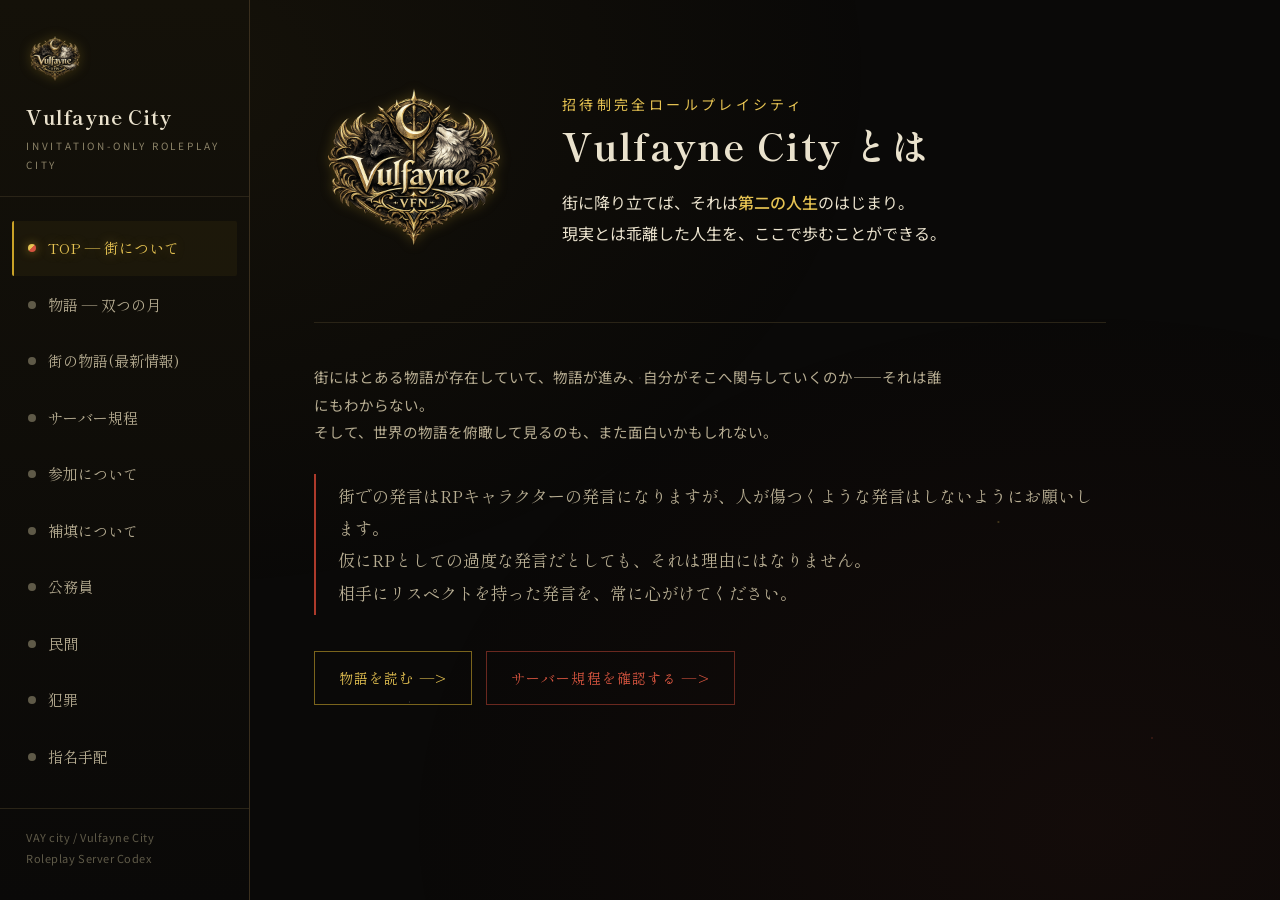
==== commit 86be4f31: "指名手配タブを追加 サイドバー/モバイルタブ/パネルを既存の犯罪タブと同じアコーディオン形式で新設し、 data/wanted.json を編集・pushするだけで指名手配リストを更新できるようにした" ====
--- a/index.html
+++ b/index.html
@@ -211,9 +211,11 @@
     padding:56px 64px 120px;
     max-width:920px;
   }
-  .panel{display:none;animation:fadein .5s ease;}
-  .panel.active{display:block;}
-  @keyframes fadein{from{opacity:0;transform:translateY(10px);}to{opacity:1;transform:translateY(0);}}
+  .panel{display:none;}
+  .panel.active{display:block;animation:panelEnter 1s cubic-bezier(.19,1,.32,1);}
+  .panel.leaving{display:block;animation:panelLeave .6s ease forwards;}
+  @keyframes panelEnter{from{opacity:0;transform:translateY(22px) scale(.98);filter:blur(4px);}to{opacity:1;transform:translateY(0) scale(1);filter:blur(0);}}
+  @keyframes panelLeave{from{opacity:1;transform:translateY(0) scale(1);}to{opacity:0;transform:translateY(-16px) scale(.98);}}
 
   .eyebrow{
     display:flex;align-items:center;justify-content:space-between;gap:12px;
@@ -538,6 +540,7 @@
       <button data-target="civil"><span class="dot"></span>公務員</button>
       <button data-target="civilian"><span class="dot"></span>民間</button>
       <button data-target="crime"><span class="dot"></span>犯罪</button>
+      <button data-target="wanted"><span class="dot"></span>指名手配</button>
     </nav>
     <div class="sidebar-foot">
       <p>VAY city / Vulfayne City<br>Roleplay Server Codex</p>
@@ -759,6 +762,15 @@
       <p class="panel-sub">犯罪者 ／ 闇医者 ／ 闇メカニック ／ ギャング ／ 犯罪ルール ／ 押収品</p>
 
       <div id="crime-content"></div>
+    </section>
+
+    <!-- ============ WANTED ============ -->
+    <section class="panel" id="panel-wanted">
+      <div class="eyebrow"><span class="label">WANTED</span><div class="logo-tag logo-mark" role="img" aria-label="Vulfayne City logo"></div></div>
+      <h2 class="panel-title">指名手配</h2>
+      <p class="panel-sub">街に指名手配されている人物の一覧 ― 容疑・懸賞金・特徴</p>
+
+      <div id="wanted-content"></div>
 
       <footer class="site-foot">
         Vulfayne City ― Invitation-only Roleplay City ／ 本ページはVAY city運営資料をもとに構成されています。内容は街の発展に応じて更新される場合があります。
@@ -778,7 +790,8 @@
     {id:'compensation', label:'補填'},
     {id:'civil', label:'公務員'},
     {id:'civilian', label:'民間'},
-    {id:'crime', label:'犯罪'}
+    {id:'crime', label:'犯罪'},
+    {id:'wanted', label:'指名手配'}
   ];
 
   const sideButtons = document.querySelectorAll('#tabNav button');
@@ -795,7 +808,18 @@
   });
 
   function activate(target){
-    panels.forEach(p=>p.classList.toggle('active', p.id === 'panel-'+target));
+    const nextId = 'panel-'+target;
+    panels.forEach(p=>{
+      const willBeActive = p.id === nextId;
+      if(willBeActive){
+        p.classList.remove('leaving');
+        p.classList.add('active');
+      } else if(p.classList.contains('active')){
+        p.classList.remove('active');
+        p.classList.add('leaving');
+        window.setTimeout(()=> p.classList.remove('leaving'), 620);
+      }
+    });
     sideButtons.forEach(b=>b.classList.toggle('active', b.dataset.target === target));
     mobileBar.querySelectorAll('button').forEach(b=>b.classList.toggle('active', b.dataset.target === target));
     window.scrollTo({top:0,behavior:'instant' in window ? 'instant' : 'auto'});
@@ -815,7 +839,7 @@
      ---------------------------------------------------------
      data/*.json を編集して push すれば、そのままサイトに反映されます。
      flat形式（rules/entry/compensation）: { blocks: [{num,title,html}, ...] }
-     accordion形式（civil/civilian/crime）: { accent, groups: [{tag,title,open,html}, ...] }
+     accordion形式（civil/civilian/crime/wanted）: { accent, groups: [{tag,title,open,html}, ...] }
   ========================================================= */
   const CONTENT_TARGETS = [
     { id: 'rules', mode: 'flat' },
@@ -823,7 +847,8 @@
     { id: 'compensation', mode: 'flat' },
     { id: 'civil', mode: 'accordion' },
     { id: 'civilian', mode: 'accordion' },
-    { id: 'crime', mode: 'accordion' }
+    { id: 'crime', mode: 'accordion' },
+    { id: 'wanted', mode: 'accordion' }
   ];
 
   async function loadContent(target){
